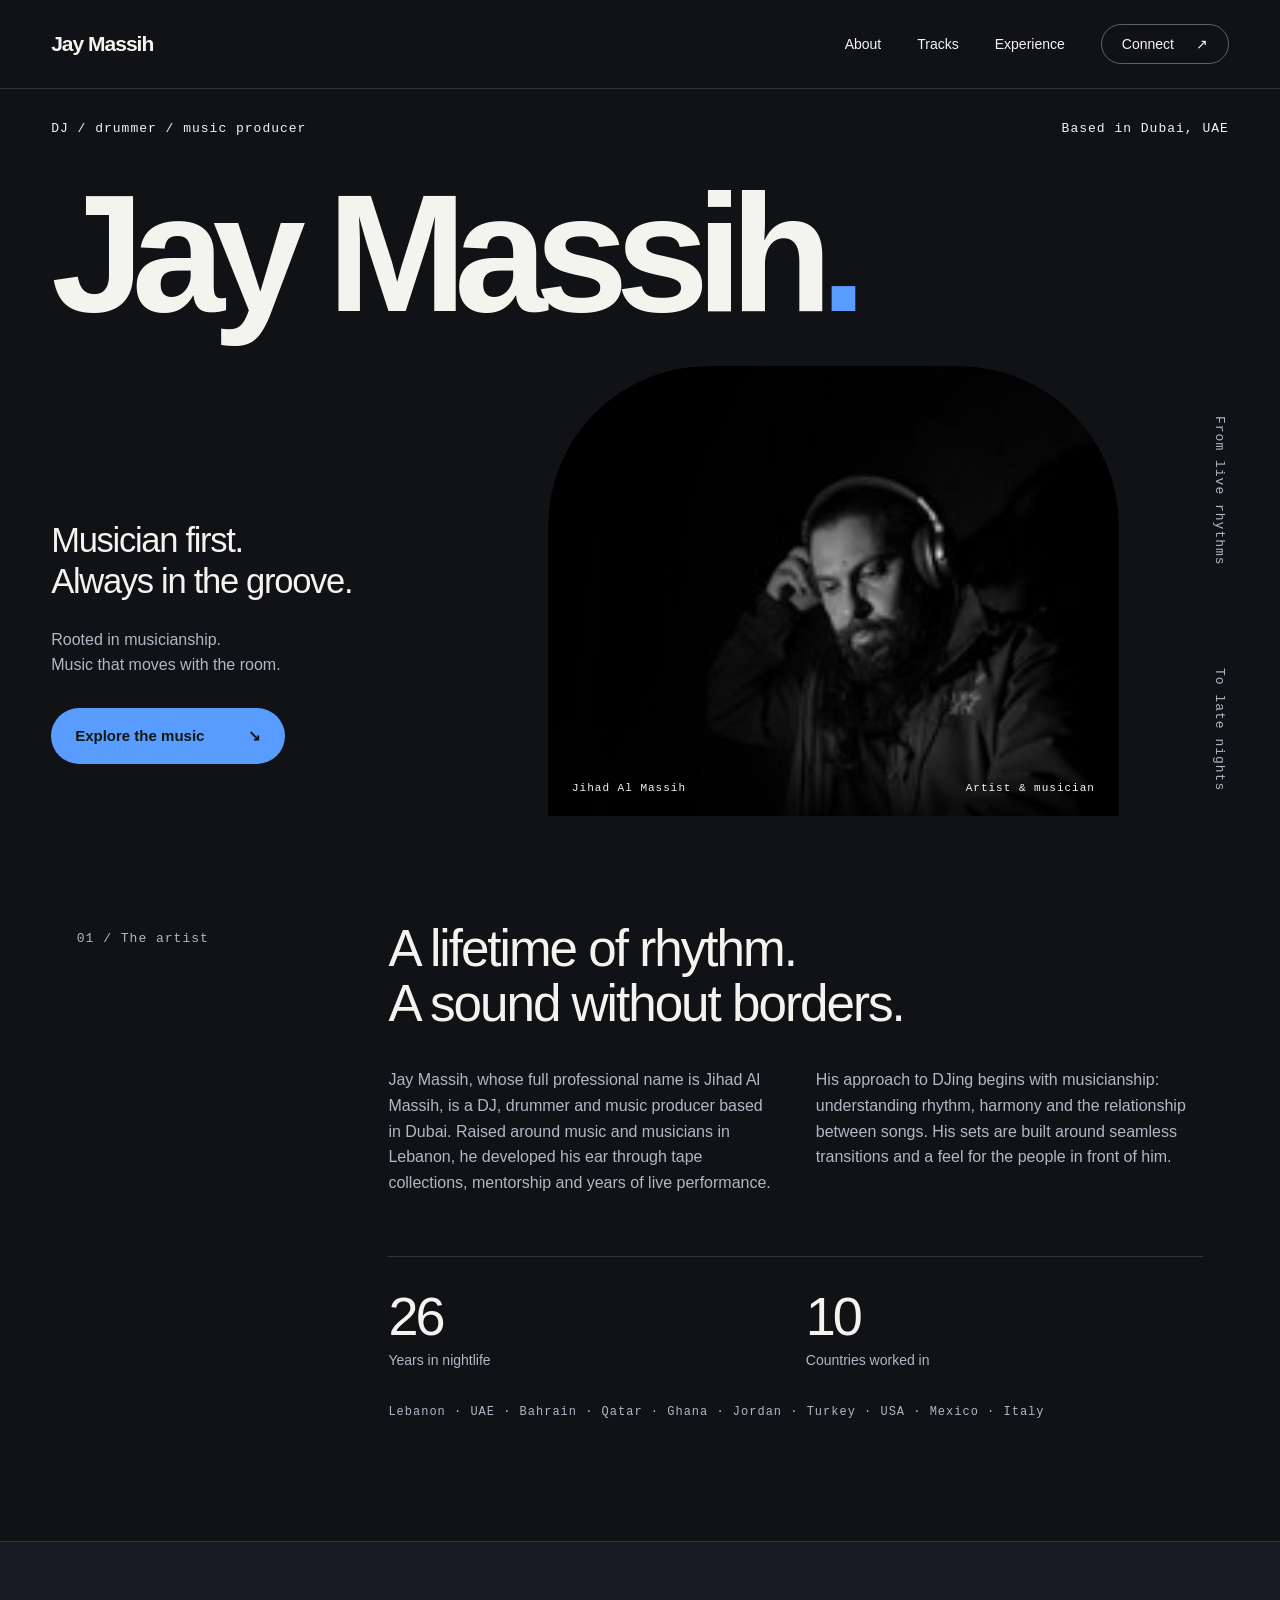
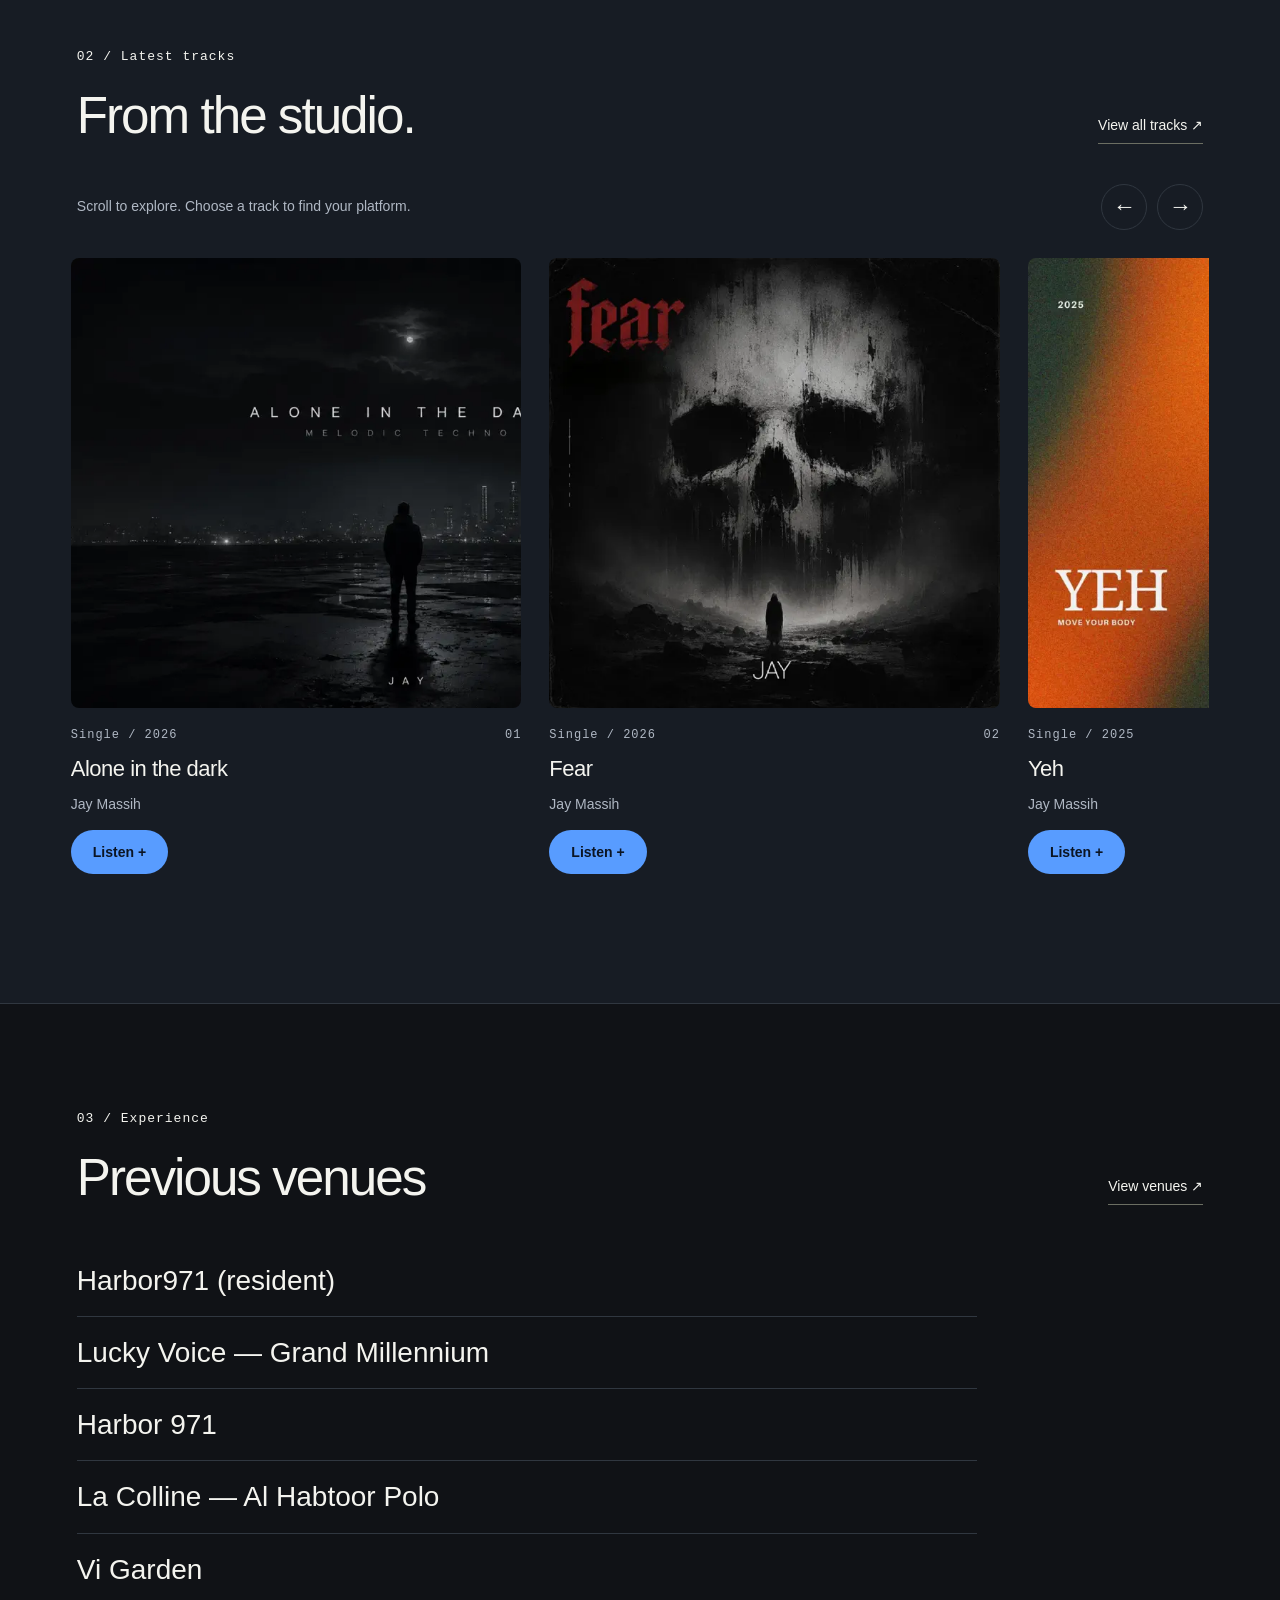
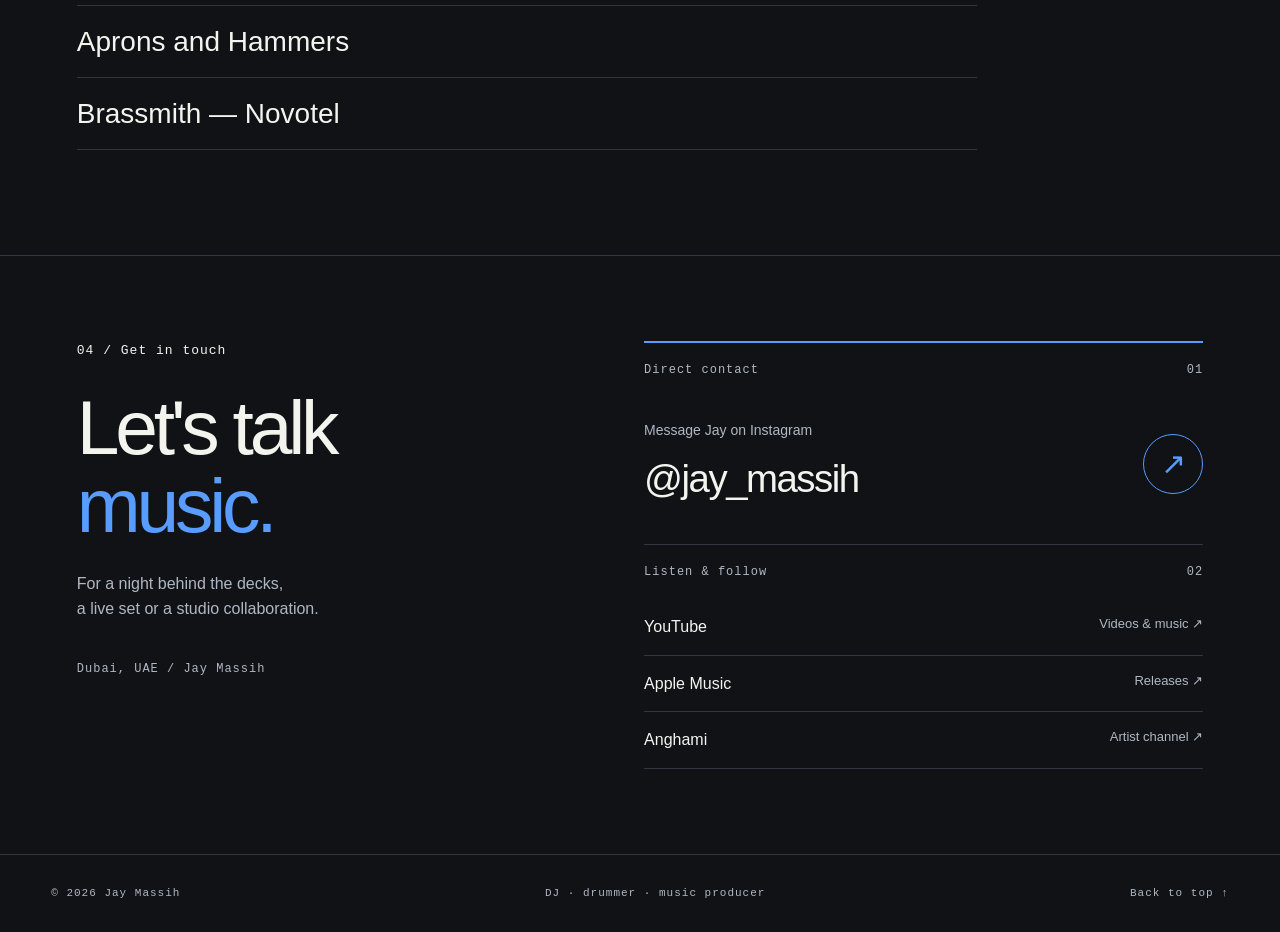
==== index.html @ e8859947 "Add files via upload" ====
<!doctype html><html lang="en"><head><meta charset="utf-8"><meta name="viewport" content="width=device-width,initial-scale=1"><meta name="description" content="Jay Massih is a Dubai-based DJ, drummer and music producer. Explore his music, biography and live experience."><title>Jay Massih — DJ, drummer & music producer</title><link rel="icon" type="image/svg+xml" href="data:image/svg+xml,%3Csvg xmlns='http://www.w3.org/2000/svg' viewBox='0 0 64 64'%3E%3Crect width='64' height='64' rx='12' fill='%23589cff'/%3E%3Ctext x='12' y='46' font-family='Arial' font-weight='900' font-size='39'%3EJ.%3C/text%3E%3C/svg%3E"><link rel="stylesheet" href="assets/css/style.css?v=5"></head><body>
<a class="skip" href="#main">Skip to content</a><header><a href="#" class="logo" aria-label="Jay Massih home">Jay Massih</a><nav aria-label="Main navigation"><a href="#about">About</a><a href="tracks/">Tracks</a><a href="experience/">Experience</a><a class="nav-contact" href="#connect">Connect <span>↗</span></a></nav></header>
<main id="main"><section class="hero" aria-labelledby="hero-title"><div class="hero-top"><p class="eyebrow">DJ / drummer / music producer</p><p class="eyebrow location">Based in Dubai, UAE</p></div><h1 id="hero-title">Jay Massih<span class="period">.</span></h1><div class="hero-bottom"><div class="intro"><p class="tag">Musician first.<br>Always in the groove.</p><p class="intro-copy">Rooted in musicianship.<br>Music that moves with the room.</p><a class="button" href="#music">Explore the music <span>↘</span></a></div><figure class="hero-photo" tabindex="0" aria-label="Portrait of Jay Massih"><img src="assets/jay-portrait.jpg" alt="Jay Massih" fetchpriority="high"><figcaption>Jihad Al Massih <span>Artist & musician</span></figcaption></figure><div class="hero-side"><span>From live rhythms</span><span>To late nights</span></div></div></section>

<section id="about" class="section about"><div class="section-label"><span>01 / The artist</span></div><div class="about-body"><h2>A lifetime of rhythm.<br>A sound without borders.</h2><div class="bio-columns"><p>Jay Massih, whose full professional name is Jihad Al Massih, is a DJ, drummer and music producer based in Dubai. Raised around music and musicians in Lebanon, he developed his ear through tape collections, mentorship and years of live performance.</p><p>His approach to DJing begins with musicianship: understanding rhythm, harmony and the relationship between songs. His sets are built around seamless transitions and a feel for the people in front of him.</p></div><div class="facts"><div><strong>26</strong><span>Years in nightlife</span></div><div><strong>10</strong><span>Countries worked in</span></div></div><p class="countries">Lebanon · UAE · Bahrain · Qatar · Ghana · Jordan · Turkey · USA · Mexico · Italy</p></div></section>
<section id="music" class="section music"><div class="section-heading"><div><p class="eyebrow">02 / Latest tracks</p><h2>From the studio.</h2></div><a class="text-link" href="tracks/">View all tracks ↗</a></div><div class="track-controls"><p>Scroll to explore. Choose a track to find your platform.</p><div><button type="button" data-scroll="-1" aria-label="Previous tracks" aria-controls="latest-tracks">←</button><button type="button" data-scroll="1" aria-label="Next tracks" aria-controls="latest-tracks">→</button></div></div><div id="latest-tracks" class="track-carousel" tabindex="0" aria-label="Latest tracks"><article class="release track-card" id="track-1"><div class="cover"><img src="assets/alone.jpg" alt="Alone in the dark cover artwork" loading="lazy"></div><div class="release-meta"><span>Single / 2026</span><span>01</span></div><h3>Alone in the dark</h3><p>Jay Massih</p><details class="listen-picker" name="platform-choice"><summary aria-label="Choose where to listen to Alone in the dark"><span class="closed-label">Listen +</span><span class="open-label">Close −</span></summary><div class="listen-options" role="dialog" aria-modal="true" aria-label="Choose a music platform" tabindex="-1"><button class="popup-close" type="button" aria-label="Close platform popup">×</button><p class="eyebrow">Choose your platform</p><h4>Alone in the dark</h4><p>Jay Massih · 2026</p><a class="platform-link" href="https://music.apple.com/ca/album/alone-in-the-dark-single/6785182268" target="_blank" rel="noopener"><img class="provider-icon" src="assets/icons/applemusic.svg" alt="" width="26" height="26"><span>Apple Music<small>Open release</small></span><span aria-hidden="true">↗</span></a><a class="platform-link" href="https://open.spotify.com/search/Jay%20Massih%20Alone%20in%20the%20dark" target="_blank" rel="noopener"><img class="provider-icon" src="assets/icons/spotify.svg" alt="" width="26" height="26"><span>Spotify<small>Search for this track</small></span><span aria-hidden="true">↗</span></a><a class="platform-link" href="https://www.youtube.com/results?search_query=Jay%20Massih%20Alone%20in%20the%20dark" target="_blank" rel="noopener"><img class="provider-icon" src="assets/icons/youtube.svg" alt="" width="26" height="26"><span>YouTube<small>Search for this track</small></span><span aria-hidden="true">↗</span></a><a class="platform-link" href="https://play.anghami.com/artist/19598595" target="_blank" rel="noopener"><img class="provider-icon" src="assets/icons/anghami.png" alt="" width="26" height="26"><span>Anghami<small>Browse artist channel</small></span><span aria-hidden="true">↗</span></a></div></details></article>
<article class="release track-card" id="track-2"><div class="cover"><img src="assets/fear.jpg" alt="Fear cover artwork" loading="lazy"></div><div class="release-meta"><span>Single / 2026</span><span>02</span></div><h3>Fear</h3><p>Jay Massih</p><details class="listen-picker" name="platform-choice"><summary aria-label="Choose where to listen to Fear"><span class="closed-label">Listen +</span><span class="open-label">Close −</span></summary><div class="listen-options" role="dialog" aria-modal="true" aria-label="Choose a music platform" tabindex="-1"><button class="popup-close" type="button" aria-label="Close platform popup">×</button><p class="eyebrow">Choose your platform</p><h4>Fear</h4><p>Jay Massih · 2026</p><a class="platform-link" href="https://music.apple.com/ca/album/fear-single/6784952772" target="_blank" rel="noopener"><img class="provider-icon" src="assets/icons/applemusic.svg" alt="" width="26" height="26"><span>Apple Music<small>Open release</small></span><span aria-hidden="true">↗</span></a><a class="platform-link" href="https://open.spotify.com/search/Jay%20Massih%20FEAR" target="_blank" rel="noopener"><img class="provider-icon" src="assets/icons/spotify.svg" alt="" width="26" height="26"><span>Spotify<small>Search for this track</small></span><span aria-hidden="true">↗</span></a><a class="platform-link" href="https://www.youtube.com/results?search_query=Jay%20Massih%20FEAR" target="_blank" rel="noopener"><img class="provider-icon" src="assets/icons/youtube.svg" alt="" width="26" height="26"><span>YouTube<small>Search for this track</small></span><span aria-hidden="true">↗</span></a><a class="platform-link" href="https://play.anghami.com/artist/19598595" target="_blank" rel="noopener"><img class="provider-icon" src="assets/icons/anghami.png" alt="" width="26" height="26"><span>Anghami<small>Browse artist channel</small></span><span aria-hidden="true">↗</span></a></div></details></article>
<article class="release track-card" id="track-3"><div class="cover"><img src="assets/yeh.jpg" alt="Yeh cover artwork" loading="lazy"></div><div class="release-meta"><span>Single / 2025</span><span>03</span></div><h3>Yeh</h3><p>Jay Massih</p><details class="listen-picker" name="platform-choice"><summary aria-label="Choose where to listen to Yeh"><span class="closed-label">Listen +</span><span class="open-label">Close −</span></summary><div class="listen-options" role="dialog" aria-modal="true" aria-label="Choose a music platform" tabindex="-1"><button class="popup-close" type="button" aria-label="Close platform popup">×</button><p class="eyebrow">Choose your platform</p><h4>Yeh</h4><p>Jay Massih · 2025</p><a class="platform-link" href="https://music.apple.com/ca/album/yeh-single/1829109725" target="_blank" rel="noopener"><img class="provider-icon" src="assets/icons/applemusic.svg" alt="" width="26" height="26"><span>Apple Music<small>Open release</small></span><span aria-hidden="true">↗</span></a><a class="platform-link" href="https://open.spotify.com/search/Jay%20Massih%20YEH" target="_blank" rel="noopener"><img class="provider-icon" src="assets/icons/spotify.svg" alt="" width="26" height="26"><span>Spotify<small>Search for this track</small></span><span aria-hidden="true">↗</span></a><a class="platform-link" href="https://www.youtube.com/results?search_query=Jay%20Massih%20YEH" target="_blank" rel="noopener"><img class="provider-icon" src="assets/icons/youtube.svg" alt="" width="26" height="26"><span>YouTube<small>Search for this track</small></span><span aria-hidden="true">↗</span></a><a class="platform-link" href="https://play.anghami.com/artist/19598595" target="_blank" rel="noopener"><img class="provider-icon" src="assets/icons/anghami.png" alt="" width="26" height="26"><span>Anghami<small>Browse artist channel</small></span><span aria-hidden="true">↗</span></a><a class="platform-link" href="https://music.amazon.co.jp/albums/B0FJYLSP38" target="_blank" rel="noopener"><img class="provider-icon" src="assets/icons/amazonmusic.png" alt="" width="26" height="26"><span>Amazon Music<small>Open release</small></span><span aria-hidden="true">↗</span></a></div></details></article></div></section>
<section id="experience" class="section venue-section"><div class="section-heading"><div><p class="eyebrow">03 / Experience</p><h2>Previous venues</h2></div><a class="text-link" href="experience/">View venues ↗</a></div><ul class="previous-venues"><li>Harbor971 (resident)</li><li>Lucky Voice — Grand Millennium</li><li>Harbor 971</li><li>La Colline — Al Habtoor Polo</li><li>Vi Garden</li><li>Aprons and Hammers</li><li>Brassmith — Novotel</li></ul></section>
<section id="connect" class="connect"><div class="contact-intro"><p class="eyebrow">04 / Get in touch</p><h2>Let's talk<br><span>music.</span></h2><p>For a night behind the decks,<br>a live set or a studio collaboration.</p><span class="contact-location">Dubai, UAE / Jay Massih</span></div><div class="contact-panel"><div class="panel-heading"><span>Direct contact</span><span>01</span></div><a class="instagram-contact" href="https://www.instagram.com/jay_massih/" target="_blank" rel="noopener"><span><small>Message Jay on Instagram</small><strong>@jay_massih</strong></span><span class="contact-arrow" aria-hidden="true">↗</span></a><div class="panel-heading channels-heading"><span>Listen & follow</span><span>02</span></div><div class="channel-rows"><a href="https://www.youtube.com/channel/UCt1RDYquyaP0jmMMV46ImUA" target="_blank" rel="noopener"><span>YouTube</span><span>Videos & music ↗</span></a><a href="https://music.apple.com/ca/artist/jay-massih/1721616108" target="_blank" rel="noopener"><span>Apple Music</span><span>Releases ↗</span></a><a href="https://play.anghami.com/artist/19598595" target="_blank" rel="noopener"><span>Anghami</span><span>Artist channel ↗</span></a></div></div></section></main><footer><span>© 2026 Jay Massih</span><span>DJ · drummer · music producer</span><a href="#">Back to top ↑</a></footer><script src="assets/js/site.js?v=5"></script></body></html>
---- assets/css/style.css ----
:root{--bg:#101216;--ink:#f4f4ef;--muted:#b0b8c4;--line:#303740;--acid:#589cff}*{box-sizing:border-box}html{scroll-behavior:smooth;scroll-padding-top:90px}body{margin:0;background:var(--bg);color:var(--ink);font-family:Arial,Helvetica,sans-serif;font-size:16px;line-height:1.6}a{color:inherit;text-decoration:none}a,button{-webkit-tap-highlight-color:transparent}a:focus-visible{outline:3px solid var(--acid);outline-offset:6px}.connect a:focus-visible{outline-color:#111}::selection{background:var(--acid);color:#111}.skip{position:fixed;top:-100px;left:20px;background:var(--acid);color:#111;padding:10px;z-index:10}.skip:focus{top:10px}header{padding:24px 4%;display:flex;align-items:center;justify-content:space-between;border-bottom:1px solid var(--line);gap:20px}.logo{font-size:21px;font-weight:900;letter-spacing:-1px;white-space:nowrap}.logo span{font-size:12px;vertical-align:top;margin-left:4px}nav{display:flex;gap:36px;align-items:center;font-size:14px}nav a:hover,.text-link:hover{color:var(--acid)}.nav-contact{border:1px solid #61645a;border-radius:30px;padding:8px 20px}.nav-contact span{margin-left:18px}.hero{padding:30px 4% 0;overflow:hidden}.hero-top{display:flex;justify-content:space-between}.eyebrow,.section-label,.date,.release-meta,.countries,figcaption,.hero-side,footer{font-family:'Courier New',monospace;font-size:13px;font-weight:500;letter-spacing:1px}.eyebrow{margin:0 0 20px}h1{font-size:clamp(64px,13.55vw,220px);line-height:1;letter-spacing:-.075em;white-space:nowrap;margin:10px 0 28px;font-weight:900}.period{color:var(--acid)}.hero-bottom{display:grid;grid-template-columns:1fr 1.25fr 70px;gap:40px;align-items:end}.intro{padding:10px 0 52px}.tag{font-size:clamp(24px,2.7vw,43px);line-height:1.2;letter-spacing:-1.3px;margin:0 0 24px}.intro-copy{color:var(--muted);margin:0 0 30px}.button{display:inline-flex;justify-content:space-between;align-items:center;gap:44px;background:var(--acid);color:#15170d;padding:16px 24px;border-radius:40px;font-size:15px;font-weight:bold;transition:transform .2s}.button:hover{transform:translateY(-3px)}.hero-photo{margin:0;position:relative;height:450px;overflow:hidden;border-radius:160px 160px 0 0;background:#24251f}.hero-photo img{width:100%;height:100%;object-fit:cover;object-position:center 25%;filter:grayscale(1)}figcaption{position:absolute;bottom:0;padding:28px 24px 18px;width:100%;background:linear-gradient(transparent,#000b);display:flex;justify-content:space-between;font-size:11px}.hero-side{writing-mode:vertical-rl;display:flex;justify-content:space-between;height:400px;padding-bottom:25px;color:var(--muted)}.genre-strip{background:var(--acid);color:#111;display:flex;justify-content:space-around;align-items:center;gap:24px;padding:17px 4%;font-size:13px;font-weight:bold;letter-spacing:1px;flex-wrap:wrap}.genre-strip b{font-size:26px;line-height:1}.section{padding:105px 6%;border-bottom:1px solid var(--line)}.about,.experience{display:grid;grid-template-columns:1fr 3fr;gap:40px}.section-label{padding-top:8px;color:var(--muted)}h2{font-size:clamp(32px,4vw,62px);line-height:1.08;letter-spacing:-2px;margin:0 0 36px;font-weight:500}.bio-columns{display:grid;grid-template-columns:1fr 1fr;gap:40px;color:var(--muted)}p{margin-top:0}.facts{display:grid;grid-template-columns:repeat(3,1fr);gap:20px;margin-top:45px;padding-top:30px;border-top:1px solid var(--line)}.facts strong{display:block;font-size:54px;font-weight:400;line-height:1.1;letter-spacing:-3px}.facts span{font-size:14px;color:var(--muted)}.countries{font-size:12px;color:var(--muted);margin-top:28px;line-height:2}.music{background:#171c24}.section-heading{display:flex;align-items:end;justify-content:space-between;gap:30px;margin-bottom:40px}.section-heading h2{margin:0}.text-link{font-size:14px;border-bottom:1px solid #6b6e62;padding-bottom:6px;white-space:nowrap}.release-grid{display:grid;grid-template-columns:repeat(3,1fr);gap:28px}.cover{position:relative;aspect-ratio:1;overflow:hidden;background:#292c24}.cover img{width:100%;height:100%;object-fit:cover;transition:transform .35s}.release:hover img{transform:scale(1.04)}.listen{position:absolute;right:14px;bottom:14px;border-radius:25px;background:var(--acid);color:#111;padding:8px 15px;font-size:14px}.release-meta{display:flex;justify-content:space-between;margin-top:20px;color:var(--muted);font-size:12px}h3{font-size:22px;font-weight:500;letter-spacing:-.5px;line-height:1.25;margin:6px 0}.release p{font-size:14px;color:var(--muted)}.release-list{margin-top:36px;border-top:1px solid #4c5045}.release-list>a{display:grid;grid-template-columns:50px 1fr 80px 80px;align-items:center;gap:20px;padding:22px 0;border-bottom:1px solid #4c5045;transition:color .2s}.release-list>a:hover{color:var(--acid)}.release-list>a>span{font-size:13px;color:var(--muted)}.release-list h3{font-size:20px;margin:0}.release-list small{font-size:13px;display:block;color:var(--muted);margin-top:5px;letter-spacing:0}.catalog-note{color:var(--muted);font-size:14px;margin:24px 0 0}.catalog-note a{text-decoration:underline;text-underline-offset:4px}.residency{display:grid;grid-template-columns:1fr 2.2fr;gap:32px;padding:26px 0 32px;border-top:1px solid var(--line);border-bottom:1px solid var(--line)}.date{color:var(--acid)}.date span{display:block;color:var(--muted);font-size:12px;margin-top:5px}.residency h3{font-size:29px;margin:0 0 10px}.residency p{color:var(--muted)}.residency .role{color:var(--ink);font-size:14px}.residency p:last-child{margin:0}.craft{display:grid;grid-template-columns:repeat(3,1fr);gap:30px;margin-top:35px}.craft h3{font-size:19px;margin-bottom:12px}.craft p{font-size:15px;color:var(--muted)}.connect{background:var(--acid);color:#14170b;padding:70px 6% 45px}.connect h2{font-size:clamp(64px,9vw,140px);letter-spacing:-.065em;line-height:.97}.connect em{font-family:Georgia,serif;font-weight:400}.connect-bottom{display:flex;justify-content:space-between;align-items:center;gap:30px}.connect-bottom p{margin:0}.dark{background:#14170b;color:var(--acid);min-width:260px}.channels{display:flex;gap:32px;border-top:1px solid #8fa534;margin-top:40px;padding-top:25px;font-size:14px}.channels a:hover{text-decoration:underline}footer{display:flex;justify-content:space-between;padding:30px 4%;gap:20px;font-size:11px;color:var(--muted)}@media(min-width:1600px){.hero,.section,.connect,header,footer{padding-left:max(6%,calc((100vw - 1450px)/2));padding-right:max(6%,calc((100vw - 1450px)/2))}h1{font-size:205px}}@media(max-width:850px){nav{gap:20px}.hero-bottom{grid-template-columns:1fr 1fr;gap:24px}.hero-side{display:none}.hero-photo{height:370px}.hero-photo figcaption span{display:none}.intro{padding-bottom:35px}.section{padding:70px 5%}.about,.experience{grid-template-columns:1fr;gap:25px}.section-label{padding:0}.genre-strip{font-size:11px;gap:15px}.genre-strip b{display:none}.release-grid{gap:18px}.release h3{font-size:20px}.listen{font-size:12px;padding:6px 10px}.craft{gap:24px}footer span:nth-child(2){display:none}}@media(max-width:560px){header{padding:20px 5%;flex-wrap:wrap;gap:18px}.logo{font-size:19px}nav{width:100%;justify-content:space-between;gap:10px}.nav-contact{padding:5px 12px}.nav-contact span{margin-left:5px}.hero{padding:25px 5% 0}.hero-top{display:block}.hero-top .eyebrow{font-size:11px;margin-bottom:5px}.hero-top .location{color:var(--muted)}h1{font-size:13.2vw;margin:22px 0 25px;letter-spacing:-.08em}.hero-bottom{grid-template-columns:1fr;gap:20px}.intro{padding:0 0 8px}.tag{font-size:30px;margin-bottom:14px}.intro-copy{font-size:15px;margin-bottom:20px}.hero-photo{height:360px;border-radius:140px 140px 0 0;margin:0 12px}.genre-strip{padding:16px 5%;justify-content:center;gap:8px 20px}.section{padding:55px 5%}h2{letter-spacing:-1.3px;font-size:36px;margin-bottom:28px}.bio-columns{grid-template-columns:1fr;gap:2px}.facts{margin-top:25px;gap:10px}.facts strong{font-size:42px}.facts span{font-size:12px}.countries{font-size:11px}.section-heading{align-items:start;flex-direction:column;gap:16px}.release-grid{grid-template-columns:1fr;gap:28px}.release{display:grid;grid-template-columns:125px 1fr;column-gap:20px;align-content:start}.cover{grid-row:1/4}.release-meta{margin:0;font-size:11px;gap:8px}.release-meta span:last-child{display:none}.release h3{font-size:24px;margin-top:8px}.release p{margin:0}.listen{right:6px;bottom:6px;font-size:11px}.release-list>a{grid-template-columns:24px 1fr 38px;gap:12px;padding:20px 0}.release-list>a>span:last-child{display:none}.release-list h3{font-size:18px}.residency{grid-template-columns:1fr;gap:20px}.craft{grid-template-columns:1fr;gap:10px}.connect{padding:50px 5% 30px}.connect h2{font-size:72px}.connect-bottom{flex-direction:column;align-items:start}.channels{gap:22px;font-size:13px;flex-wrap:wrap}footer{padding:24px 5%;font-size:10px}}@media(prefers-reduced-motion:reduce){html{scroll-behavior:auto}*,*:before,*:after{transition:none!important}}@media print{header,.genre-strip,.connect,footer{display:none}body,.music{background:white;color:black}.section{padding:25px 0}.hero{padding:0}.hero-photo{height:230px}.hero h1{font-size:70px}.section *{color:black!important}a{color:black}.release-grid{break-inside:avoid}.button{display:none}}

/* Contact: an editorial directory, with a direct message panel. */
.connect{background:#101216;color:var(--ink);display:grid;grid-template-columns:1fr 1.2fr;gap:9%;padding:85px 6%;border-bottom:1px solid var(--line)}
.connect h2{font-size:clamp(54px,6vw,92px);letter-spacing:-.055em;line-height:1.02;margin:26px 0}.connect h2 span{color:var(--acid)}.contact-intro>p:not(.eyebrow){color:var(--muted)}.contact-location,.panel-heading{font:12px 'Courier New',monospace;letter-spacing:1px}.contact-location{display:block;margin-top:40px;color:var(--muted)}.contact-panel{border-top:2px solid var(--acid);align-self:center}.panel-heading{display:flex;justify-content:space-between;color:var(--muted);padding:20px 0}.instagram-contact{display:flex;justify-content:space-between;align-items:center;padding:22px 0 35px;gap:20px}.instagram-contact small{display:block;color:var(--muted);font-size:14px;margin-bottom:6px}.instagram-contact strong{font-size:clamp(25px,3vw,42px);letter-spacing:-1.5px;font-weight:400}.contact-arrow{border:1px solid var(--acid);color:var(--acid);width:60px;height:60px;display:grid;place-items:center;font-size:30px;border-radius:50%;flex-shrink:0;transition:background .25s,color .25s,transform .25s}.instagram-contact:hover .contact-arrow{background:var(--acid);color:#101216;transform:rotate(45deg)}.channels-heading{border-top:1px solid var(--line)}.channel-rows a{display:flex;justify-content:space-between;gap:20px;padding:15px 0;border-bottom:1px solid var(--line)}.channel-rows a span:last-child{font-size:13px;color:var(--muted)}.channel-rows a:hover{color:var(--acid)}.connect a:focus-visible{outline-color:var(--acid)}
/* Portrait responds to pointer position without moving surrounding content. */
.hero-bottom{perspective:1100px}.hero-photo{transform:rotateX(var(--tilt-x,0deg)) rotateY(var(--tilt-y,0deg));transition:transform .3s ease,box-shadow .4s ease;will-change:transform}.hero-photo img{transition:filter .6s ease,transform .6s ease;transform:scale(1.015)}.hero-photo:hover,.hero-photo:focus-visible{box-shadow:0 0 45px #589cff26;outline:1px solid #589cff66;outline-offset:4px}.hero-photo:hover img,.hero-photo:focus-visible img{filter:grayscale(0);transform:scale(1.065)}.hero-photo:after{content:"";pointer-events:none;position:absolute;inset:0;background:radial-gradient(circle at var(--light-x,50%) var(--light-y,50%),#589cff24,transparent 60%);opacity:0;transition:opacity .5s}.hero-photo:hover:after,.hero-photo:focus-visible:after{opacity:1}.hero h1{animation:hero-arrive .85s ease-out both}.hero .intro{animation:hero-arrive .9s .12s ease-out both}@keyframes hero-arrive{from{opacity:0;transform:translateY(15px)}to{opacity:1;transform:translateY(0)}}
/* Native dialog gives keyboard users a modal focus boundary and Escape dismissal. */
body.modal-open{overflow:hidden}dialog{padding:34px;border:1px solid #3c4655;border-radius:22px;background:#181e27;color:var(--ink);width:min(480px,calc(100% - 32px));max-height:calc(100dvh - 40px);overflow:auto;box-shadow:0 24px 100px #000a}dialog::backdrop{background:#070b13cc;backdrop-filter:blur(8px)}dialog[open]{animation:hero-arrive .2s ease-out}.dialog-close{position:absolute;right:15px;top:12px;display:grid;place-items:center;width:40px;height:40px;border:1px solid #3c4655;border-radius:50%;background:transparent;color:var(--ink);font-size:27px;cursor:pointer}.dialog-close:hover{background:#303b4b}.dialog-close:focus-visible{outline:2px solid var(--acid);outline-offset:3px}.dialog-heading{display:flex;gap:18px;align-items:center;margin:24px 0}.dialog-heading img{width:94px;height:94px;object-fit:cover;border-radius:8px}.dialog-heading .eyebrow{font-size:10px;line-height:1.6;margin:0 0 7px;color:var(--muted)}.dialog-heading h2{font-size:28px;line-height:1.12;letter-spacing:-.7px;margin:0}#listen-description{color:var(--muted);font-size:15px}#platform-links{display:grid;gap:10px}.platform-link{display:flex;align-items:center;justify-content:space-between;gap:16px;background:#202935;border:1px solid #354253;border-radius:10px;padding:13px 17px;transition:border-color .2s,background .2s}.platform-link:hover{border-color:var(--acid);background:#29384c}.platform-link span:first-child{font-weight:600}.platform-link small{display:block;color:var(--muted);font-size:12px;font-weight:400;margin-top:1px}.platform-note{color:var(--muted);font-size:12px;line-height:1.5;margin:18px 0 0}
@media(max-width:700px){.connect{grid-template-columns:1fr;gap:35px;padding:55px 5%}.contact-location{margin-top:22px}.connect h2{font-size:64px}.instagram-contact strong{font-size:32px}.contact-arrow{width:48px;height:48px}.dialog-heading{gap:14px}.dialog-heading img{width:75px;height:75px}dialog{padding:26px}.dialog-heading h2{font-size:25px}}
@media(hover:none){.hero-photo:hover img{filter:grayscale(1);transform:none}.hero-photo:hover{box-shadow:none;outline:none}.hero-photo:after{display:none}}
@media(prefers-reduced-motion:reduce){*,*:before,*:after{animation:none!important;transition:none!important}.hero-photo,.hero-photo img,.hero-photo:hover img,.hero-photo:focus-visible img{transform:none!important}}
@media print{.connect,dialog{display:none!important}}

/* Native disclosure cards: platform choice works without JavaScript. */
.release{position:relative}.release .listen-picker{margin-top:14px}.listen-picker{position:relative;z-index:1}.listen-picker[open]{z-index:20}.listen-picker summary{list-style:none;display:inline-flex;align-items:center;justify-content:center;cursor:pointer;padding:9px 20px;background:var(--acid);color:#0b1524;border-radius:30px;font-size:14px;font-weight:700;min-height:42px}.listen-picker summary::-webkit-details-marker{display:none}.listen-picker summary:hover{background:#87b8ff}.listen-picker summary:focus-visible{outline:3px solid var(--ink);outline-offset:4px}.open-label{display:none}.listen-picker[open] .open-label{display:inline}.listen-picker[open] .closed-label{display:none}.listen-options{position:absolute;top:calc(100% + 10px);left:0;width:330px;max-width:calc(100vw - 40px);padding:22px;border:1px solid #526078;border-radius:16px;background:#181e27;box-shadow:0 20px 65px #000b;text-align:left;z-index:25}.listen-options .eyebrow{font-size:11px;color:var(--muted);margin-bottom:8px}.listen-options h4{font-size:23px;line-height:1.2;letter-spacing:-.5px;margin:0 0 20px;font-weight:500}.listen-options .platform-link{margin-top:8px}.release:last-child .listen-options{left:auto;right:0}.release-row{display:grid;grid-template-columns:50px 1fr 80px 100px;align-items:center;gap:20px;padding:22px 0;border-bottom:1px solid #4c5045}.release-row>span{font-size:13px;color:var(--muted)}.release-row h3{font-size:20px;margin:0}.release-row .listen-options{left:auto;right:0}.release-row .listen-picker{justify-self:end}.release-list{position:relative}.release-grid{position:relative}.catalog-note{clear:both}
@media(max-width:560px){.release .listen-picker{grid-column:2;align-self:start;margin-top:8px}.release .listen-options{left:auto;right:0;width:min(330px,90vw)}.release-row{grid-template-columns:24px 1fr auto;gap:12px}.release-row>span:nth-of-type(2){display:none}.release-row h3{font-size:18px}.release-row summary{padding:8px 14px}.listen-options{max-width:90vw}.listen-options .platform-link{font-size:14px}}
/* Full-screen popup layer, retaining native disclosure fallback. */
.listen-picker[open]{position:fixed!important;inset:0!important;margin:0!important;z-index:1000!important;background:#050b16d9;backdrop-filter:blur(7px);display:flex;align-items:center;justify-content:center;padding:20px;isolation:isolate}.listen-picker[open]>summary{position:fixed;bottom:16px;left:50%;transform:translateX(-50%);z-index:1002}.listen-picker[open] .listen-options{position:relative!important;inset:auto!important;transform:none;width:440px;max-width:100%;max-height:calc(100dvh - 120px);overflow-y:auto;padding:32px;border-radius:20px;box-shadow:0 25px 100px #0008}.listen-options h4{padding-right:26px}.popup-close{position:absolute;right:14px;top:12px;width:40px;height:40px;border:1px solid #566680;border-radius:50%;background:#252f3e;color:#fff;font-size:28px;cursor:pointer}.popup-close:focus-visible{outline:3px solid var(--acid);outline-offset:3px}.provider-icon{width:26px;height:26px;flex-shrink:0;filter:invert(1)}.platform-link>span:nth-child(2){flex:1;font-weight:600}.listen-picker[open] .platform-link{min-height:65px}.venue-controls{display:flex;justify-content:space-between;gap:20px;align-items:center;margin-bottom:22px}.venue-controls p{color:var(--muted);margin:0}.venue-controls button{font:inherit;font-size:14px;cursor:pointer;border:1px solid #536076;background:transparent;color:var(--ink);padding:10px 15px;border-radius:24px}.venue-carousel{overflow:hidden;border-top:1px solid var(--line);border-bottom:1px solid var(--line)}.venue-track{display:flex;width:max-content;animation:venue-slide var(--carousel-duration,22s) linear infinite}.venue-group{display:flex;flex-shrink:0}.venue-slide{display:flex;flex-direction:column;justify-content:center;gap:10px;padding:38px;min-width:420px;width:500px;max-width:85vw;border-right:1px solid var(--line)}.venue-slide span{font:12px 'Courier New',monospace;color:var(--muted)}.venue-slide strong{font-size:34px;font-weight:400;letter-spacing:-1px}.venue-slide p{font-size:14px;max-width:380px;margin:0;color:var(--muted)}.venue-slide:hover strong{color:var(--acid)}.venue-track.paused,.venue-carousel:hover .venue-track,.venue-carousel:focus-within .venue-track{animation-play-state:paused}@keyframes venue-slide{to{transform:translateX(-50%)}}.experience-page{min-height:75vh}.experience-page h1{font-size:clamp(45px,7vw,105px);white-space:normal;letter-spacing:-.06em;margin:25px 0;line-height:1.05}.experience-lead{color:var(--muted);font-size:18px;margin-bottom:65px}.workplace{display:grid;grid-template-columns:1fr 3fr;gap:40px;padding:45px 0;border-top:1px solid var(--line);scroll-margin-top:35px}.workplace h2{font-size:36px;margin:0 0 15px}.workplace p{color:var(--muted);max-width:760px}.workplace .role{color:var(--ink)}.experience-return{display:flex;align-items:center;gap:30px;margin-top:45px}nav [aria-current=page]{color:var(--acid)}img{max-width:100%}button,a,summary{touch-action:manipulation}main{min-width:0}.release h3,.instagram-contact strong{overflow-wrap:anywhere}
@media(max-width:700px){.hero h1{font-size:13vw}.hero-bottom{grid-template-columns:1fr}.hero-photo{width:min(100%,430px);justify-self:center;height:380px}.hero-side{display:none}.hero .intro{padding-bottom:15px}.bio-columns{grid-template-columns:1fr}.release-grid{grid-template-columns:1fr}.release{display:grid;grid-template-columns:120px minmax(0,1fr);gap:0 20px}.cover{grid-row:1/5}.release-meta{margin:0}.release .listen-picker{grid-column:2}.release-list .release-row{grid-template-columns:24px minmax(0,1fr) auto;gap:12px}.release-row>span:nth-of-type(2){display:none}.venue-controls{align-items:flex-start}.venue-controls p{max-width:50%;font-size:14px}.venue-controls button{font-size:13px;white-space:nowrap}.venue-slide{min-width:0;width:82vw;padding:28px 22px}.venue-slide strong{font-size:28px}.workplace{grid-template-columns:1fr;gap:18px}.workplace h2{font-size:30px}.experience-return{flex-wrap:wrap}.experience-lead{font-size:16px}.listen-picker[open]{padding:16px}.listen-picker[open] .listen-options{padding:27px 20px}.facts{gap:12px}.facts strong{font-size:42px}.facts span{font-size:12px}}
@media(max-width:360px){header{gap:14px}.logo{font-size:18px}nav{font-size:13px}.nav-contact{padding:5px 8px}.release{grid-template-columns:100px minmax(0,1fr);gap:0 12px}.release h3{font-size:20px}.release-meta{font-size:10px}.release-row h3{font-size:16px}.release-row summary{font-size:12px;padding:8px 12px}.instagram-contact strong{font-size:27px}.hero-photo{height:330px}.connect h2{font-size:56px}}
@media(prefers-reduced-motion:reduce){.venue-track{animation:none}.venue-carousel{overflow-x:auto}.venue-group[aria-hidden=true]{display:none}#carousel-toggle{display:none}}

.provider-icon[src$=".png"]{filter:none}

/* Version 5: track catalogue and minimal venue list. */
.facts{grid-template-columns:repeat(2,1fr)}
.previous-venues{list-style:none;padding:0;margin:32px 0 0;max-width:900px}.previous-venues li{padding:16px 0;border-bottom:1px solid var(--line);font-size:clamp(18px,2.3vw,28px);line-height:1.4}
.track-controls{display:flex;justify-content:space-between;align-items:center;gap:20px;margin-bottom:22px}.track-controls p{margin:0;color:var(--muted);font-size:14px}.track-controls>div{display:flex;gap:10px}.track-controls button{width:46px;height:46px;border-radius:50%;border:1px solid var(--line);background:transparent;color:var(--ink);font-size:23px;cursor:pointer;flex-shrink:0}
.track-carousel{display:flex;gap:28px;overflow-x:auto;scroll-snap-type:x mandatory;scrollbar-color:var(--acid) #202935;padding:6px 6px 24px;margin:0 -6px}.track-carousel>.track-card{flex-basis:40%;flex-shrink:0;scroll-snap-align:start;min-width:0}.all-tracks{display:grid;grid-template-columns:repeat(3,minmax(0,1fr));gap:44px 28px}.track-card{display:block;cursor:pointer}.track-card .cover{border-radius:8px}.track-card .release-meta{margin-top:18px}.track-card h3{margin:10px 0}.track-card>p{min-height:23px;margin-bottom:14px}.track-placeholder{height:100%;padding:28px;display:flex;flex-direction:column;justify-content:space-between;background:linear-gradient(135deg,#273b57,#151c27);color:var(--acid)}.track-placeholder strong{font-size:clamp(24px,3vw,46px);line-height:1.1;font-weight:500;letter-spacing:-1px}.track-placeholder span{font:13px 'Courier New',monospace}.listen-button{border:0;border-radius:30px;padding:12px 22px;min-height:44px;background:var(--acid);color:#0b1524;font:700 14px Arial;cursor:pointer}button:focus-visible,.track-carousel:focus-visible{outline:3px solid var(--acid);outline-offset:4px}.listen-button:focus-visible{outline-color:var(--ink)}.song-dialog h4{font-size:28px;line-height:1.2;margin:14px 30px 8px 0;letter-spacing:-.5px}.song-dialog>p:not(.eyebrow){color:var(--muted);font-size:14px}.song-dialog .eyebrow{font-size:11px;color:var(--muted);padding-right:30px}.song-dialog .platform-link{margin-top:10px;min-height:65px}.song-dialog .provider-icon{transform:none}.song-dialog{overscroll-behavior:contain}.hero h1{font-size:clamp(60px,13.1vw,200px)}
@media(max-width:850px){.all-tracks{grid-template-columns:repeat(2,minmax(0,1fr))}.track-carousel>.track-card{flex-basis:62%}}
@media(max-width:560px){.all-tracks{grid-template-columns:1fr}.track-carousel>.track-card{flex-basis:86%}.track-card h3{font-size:24px}.track-controls{align-items:flex-start}.track-controls p{max-width:60%}.track-placeholder{min-height:250px}.hero h1{font-size:13vw}.song-dialog{padding:28px 20px}.song-dialog h4{font-size:25px}}


.experience-page h1{overflow-wrap:anywhere;white-space:normal}
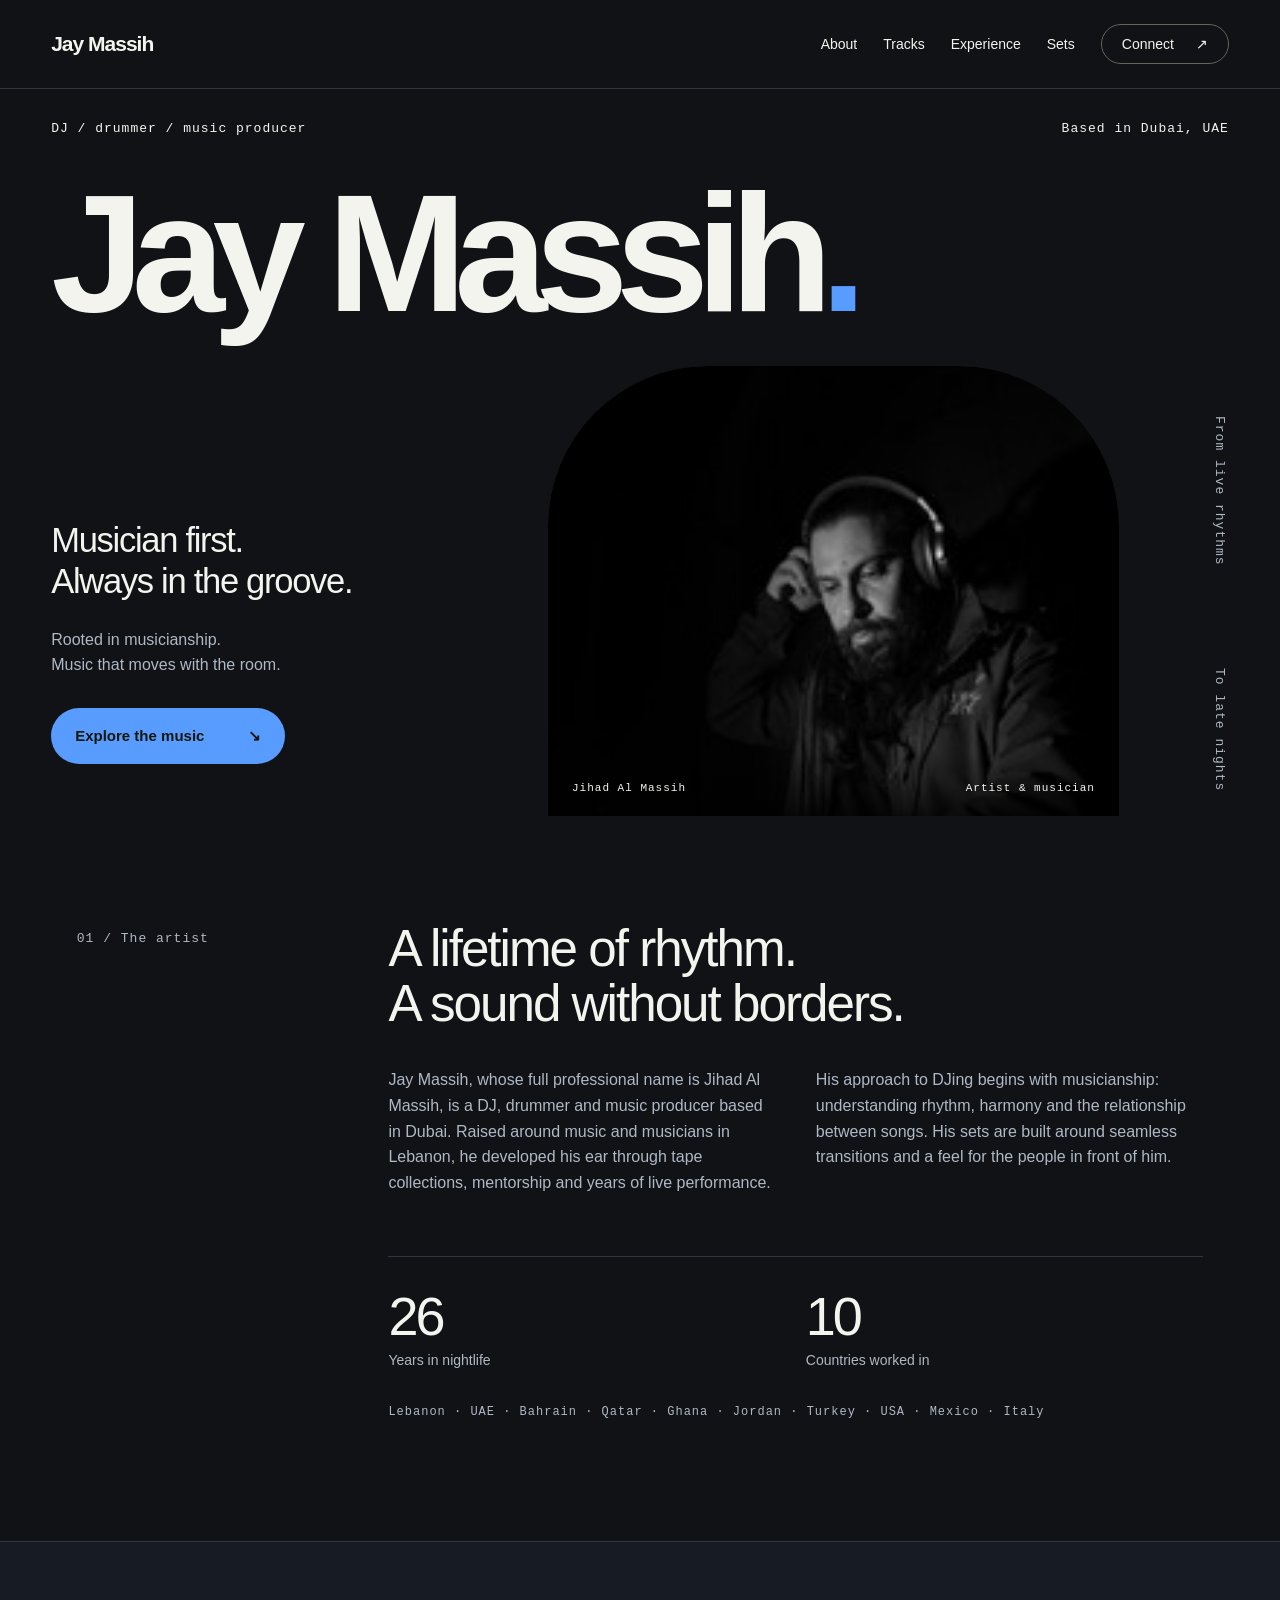
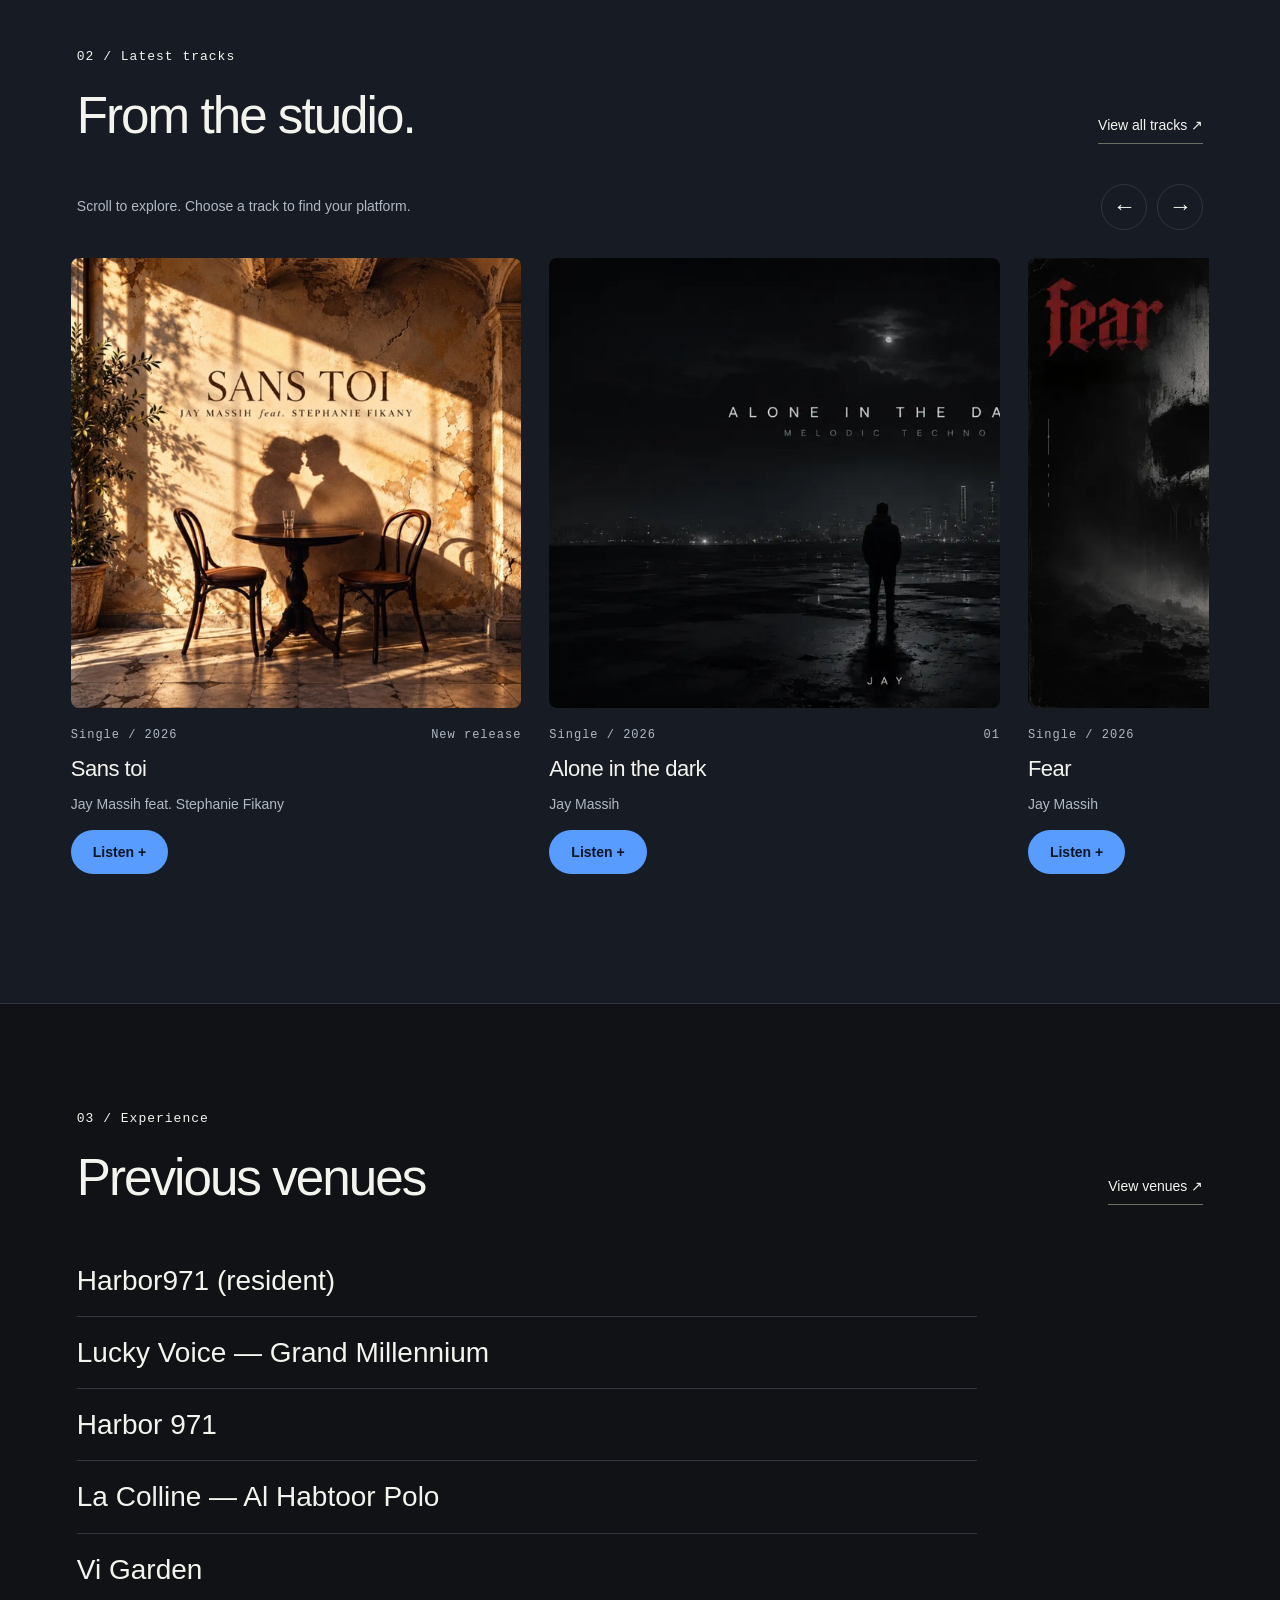
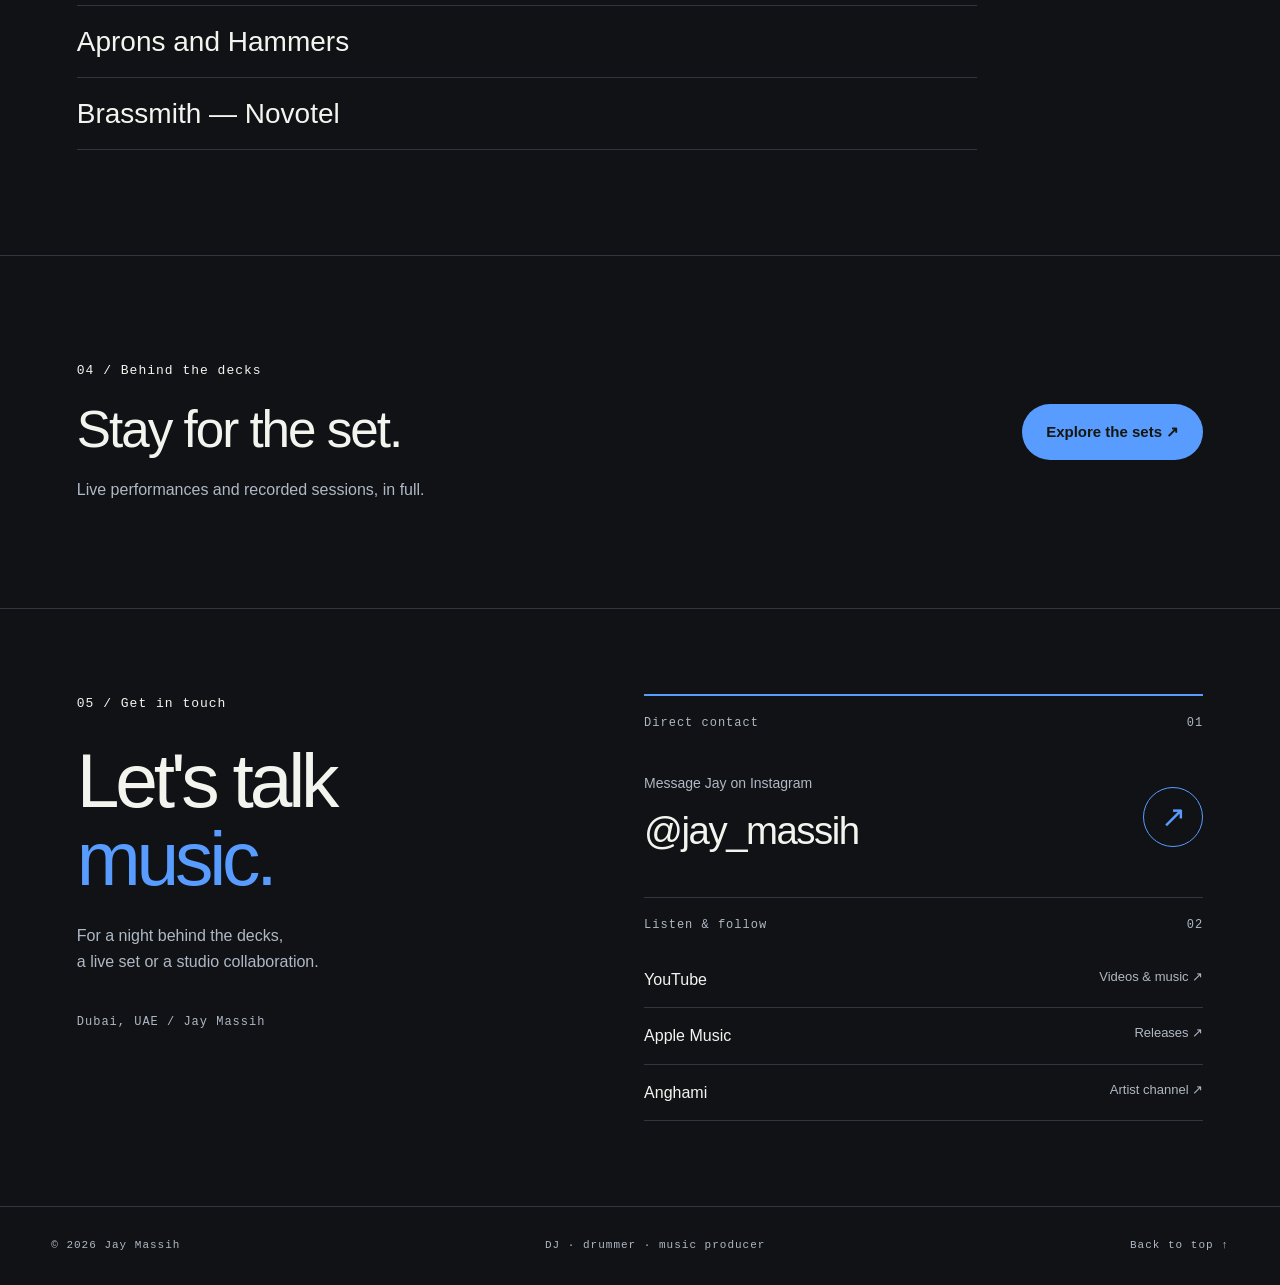
==== commit 0f34eac6: "Add files via upload" ====
--- a/index.html
+++ b/index.html
@@ -1,10 +1,10 @@
-<!doctype html><html lang="en"><head><meta charset="utf-8"><meta name="viewport" content="width=device-width,initial-scale=1"><meta name="description" content="Jay Massih is a Dubai-based DJ, drummer and music producer. Explore his music, biography and live experience."><title>Jay Massih — DJ, drummer & music producer</title><link rel="icon" type="image/svg+xml" href="data:image/svg+xml,%3Csvg xmlns='http://www.w3.org/2000/svg' viewBox='0 0 64 64'%3E%3Crect width='64' height='64' rx='12' fill='%23589cff'/%3E%3Ctext x='12' y='46' font-family='Arial' font-weight='900' font-size='39'%3EJ.%3C/text%3E%3C/svg%3E"><link rel="stylesheet" href="assets/css/style.css?v=5"></head><body>
-<a class="skip" href="#main">Skip to content</a><header><a href="#" class="logo" aria-label="Jay Massih home">Jay Massih</a><nav aria-label="Main navigation"><a href="#about">About</a><a href="tracks/">Tracks</a><a href="experience/">Experience</a><a class="nav-contact" href="#connect">Connect <span>↗</span></a></nav></header>
+<!doctype html><html lang="en"><head><meta charset="utf-8"><meta name="viewport" content="width=device-width,initial-scale=1"><meta name="description" content="Jay Massih is a Dubai-based DJ, drummer and music producer. Explore his music, biography and live experience."><title>Jay Massih — DJ, drummer & music producer</title><link rel="icon" type="image/svg+xml" href="data:image/svg+xml,%3Csvg xmlns='http://www.w3.org/2000/svg' viewBox='0 0 64 64'%3E%3Crect width='64' height='64' rx='12' fill='%23589cff'/%3E%3Ctext x='12' y='46' font-family='Arial' font-weight='900' font-size='39'%3EJ.%3C/text%3E%3C/svg%3E"><link rel="stylesheet" href="assets/css/style.css?v=6"></head><body>
+<a class="skip" href="#main">Skip to content</a><header><a href="#" class="logo" aria-label="Jay Massih home">Jay Massih</a><nav aria-label="Main navigation"><a href="#about">About</a><a href="tracks/">Tracks</a><a href="experience/">Experience</a><a href="sets/">Sets</a><a class="nav-contact" href="#connect">Connect <span>↗</span></a></nav></header>
 <main id="main"><section class="hero" aria-labelledby="hero-title"><div class="hero-top"><p class="eyebrow">DJ / drummer / music producer</p><p class="eyebrow location">Based in Dubai, UAE</p></div><h1 id="hero-title">Jay Massih<span class="period">.</span></h1><div class="hero-bottom"><div class="intro"><p class="tag">Musician first.<br>Always in the groove.</p><p class="intro-copy">Rooted in musicianship.<br>Music that moves with the room.</p><a class="button" href="#music">Explore the music <span>↘</span></a></div><figure class="hero-photo" tabindex="0" aria-label="Portrait of Jay Massih"><img src="assets/jay-portrait.jpg" alt="Jay Massih" fetchpriority="high"><figcaption>Jihad Al Massih <span>Artist & musician</span></figcaption></figure><div class="hero-side"><span>From live rhythms</span><span>To late nights</span></div></div></section>
 
 <section id="about" class="section about"><div class="section-label"><span>01 / The artist</span></div><div class="about-body"><h2>A lifetime of rhythm.<br>A sound without borders.</h2><div class="bio-columns"><p>Jay Massih, whose full professional name is Jihad Al Massih, is a DJ, drummer and music producer based in Dubai. Raised around music and musicians in Lebanon, he developed his ear through tape collections, mentorship and years of live performance.</p><p>His approach to DJing begins with musicianship: understanding rhythm, harmony and the relationship between songs. His sets are built around seamless transitions and a feel for the people in front of him.</p></div><div class="facts"><div><strong>26</strong><span>Years in nightlife</span></div><div><strong>10</strong><span>Countries worked in</span></div></div><p class="countries">Lebanon · UAE · Bahrain · Qatar · Ghana · Jordan · Turkey · USA · Mexico · Italy</p></div></section>
-<section id="music" class="section music"><div class="section-heading"><div><p class="eyebrow">02 / Latest tracks</p><h2>From the studio.</h2></div><a class="text-link" href="tracks/">View all tracks ↗</a></div><div class="track-controls"><p>Scroll to explore. Choose a track to find your platform.</p><div><button type="button" data-scroll="-1" aria-label="Previous tracks" aria-controls="latest-tracks">←</button><button type="button" data-scroll="1" aria-label="Next tracks" aria-controls="latest-tracks">→</button></div></div><div id="latest-tracks" class="track-carousel" tabindex="0" aria-label="Latest tracks"><article class="release track-card" id="track-1"><div class="cover"><img src="assets/alone.jpg" alt="Alone in the dark cover artwork" loading="lazy"></div><div class="release-meta"><span>Single / 2026</span><span>01</span></div><h3>Alone in the dark</h3><p>Jay Massih</p><details class="listen-picker" name="platform-choice"><summary aria-label="Choose where to listen to Alone in the dark"><span class="closed-label">Listen +</span><span class="open-label">Close −</span></summary><div class="listen-options" role="dialog" aria-modal="true" aria-label="Choose a music platform" tabindex="-1"><button class="popup-close" type="button" aria-label="Close platform popup">×</button><p class="eyebrow">Choose your platform</p><h4>Alone in the dark</h4><p>Jay Massih · 2026</p><a class="platform-link" href="https://music.apple.com/ca/album/alone-in-the-dark-single/6785182268" target="_blank" rel="noopener"><img class="provider-icon" src="assets/icons/applemusic.svg" alt="" width="26" height="26"><span>Apple Music<small>Open release</small></span><span aria-hidden="true">↗</span></a><a class="platform-link" href="https://open.spotify.com/search/Jay%20Massih%20Alone%20in%20the%20dark" target="_blank" rel="noopener"><img class="provider-icon" src="assets/icons/spotify.svg" alt="" width="26" height="26"><span>Spotify<small>Search for this track</small></span><span aria-hidden="true">↗</span></a><a class="platform-link" href="https://www.youtube.com/results?search_query=Jay%20Massih%20Alone%20in%20the%20dark" target="_blank" rel="noopener"><img class="provider-icon" src="assets/icons/youtube.svg" alt="" width="26" height="26"><span>YouTube<small>Search for this track</small></span><span aria-hidden="true">↗</span></a><a class="platform-link" href="https://play.anghami.com/artist/19598595" target="_blank" rel="noopener"><img class="provider-icon" src="assets/icons/anghami.png" alt="" width="26" height="26"><span>Anghami<small>Browse artist channel</small></span><span aria-hidden="true">↗</span></a></div></details></article>
-<article class="release track-card" id="track-2"><div class="cover"><img src="assets/fear.jpg" alt="Fear cover artwork" loading="lazy"></div><div class="release-meta"><span>Single / 2026</span><span>02</span></div><h3>Fear</h3><p>Jay Massih</p><details class="listen-picker" name="platform-choice"><summary aria-label="Choose where to listen to Fear"><span class="closed-label">Listen +</span><span class="open-label">Close −</span></summary><div class="listen-options" role="dialog" aria-modal="true" aria-label="Choose a music platform" tabindex="-1"><button class="popup-close" type="button" aria-label="Close platform popup">×</button><p class="eyebrow">Choose your platform</p><h4>Fear</h4><p>Jay Massih · 2026</p><a class="platform-link" href="https://music.apple.com/ca/album/fear-single/6784952772" target="_blank" rel="noopener"><img class="provider-icon" src="assets/icons/applemusic.svg" alt="" width="26" height="26"><span>Apple Music<small>Open release</small></span><span aria-hidden="true">↗</span></a><a class="platform-link" href="https://open.spotify.com/search/Jay%20Massih%20FEAR" target="_blank" rel="noopener"><img class="provider-icon" src="assets/icons/spotify.svg" alt="" width="26" height="26"><span>Spotify<small>Search for this track</small></span><span aria-hidden="true">↗</span></a><a class="platform-link" href="https://www.youtube.com/results?search_query=Jay%20Massih%20FEAR" target="_blank" rel="noopener"><img class="provider-icon" src="assets/icons/youtube.svg" alt="" width="26" height="26"><span>YouTube<small>Search for this track</small></span><span aria-hidden="true">↗</span></a><a class="platform-link" href="https://play.anghami.com/artist/19598595" target="_blank" rel="noopener"><img class="provider-icon" src="assets/icons/anghami.png" alt="" width="26" height="26"><span>Anghami<small>Browse artist channel</small></span><span aria-hidden="true">↗</span></a></div></details></article>
-<article class="release track-card" id="track-3"><div class="cover"><img src="assets/yeh.jpg" alt="Yeh cover artwork" loading="lazy"></div><div class="release-meta"><span>Single / 2025</span><span>03</span></div><h3>Yeh</h3><p>Jay Massih</p><details class="listen-picker" name="platform-choice"><summary aria-label="Choose where to listen to Yeh"><span class="closed-label">Listen +</span><span class="open-label">Close −</span></summary><div class="listen-options" role="dialog" aria-modal="true" aria-label="Choose a music platform" tabindex="-1"><button class="popup-close" type="button" aria-label="Close platform popup">×</button><p class="eyebrow">Choose your platform</p><h4>Yeh</h4><p>Jay Massih · 2025</p><a class="platform-link" href="https://music.apple.com/ca/album/yeh-single/1829109725" target="_blank" rel="noopener"><img class="provider-icon" src="assets/icons/applemusic.svg" alt="" width="26" height="26"><span>Apple Music<small>Open release</small></span><span aria-hidden="true">↗</span></a><a class="platform-link" href="https://open.spotify.com/search/Jay%20Massih%20YEH" target="_blank" rel="noopener"><img class="provider-icon" src="assets/icons/spotify.svg" alt="" width="26" height="26"><span>Spotify<small>Search for this track</small></span><span aria-hidden="true">↗</span></a><a class="platform-link" href="https://www.youtube.com/results?search_query=Jay%20Massih%20YEH" target="_blank" rel="noopener"><img class="provider-icon" src="assets/icons/youtube.svg" alt="" width="26" height="26"><span>YouTube<small>Search for this track</small></span><span aria-hidden="true">↗</span></a><a class="platform-link" href="https://play.anghami.com/artist/19598595" target="_blank" rel="noopener"><img class="provider-icon" src="assets/icons/anghami.png" alt="" width="26" height="26"><span>Anghami<small>Browse artist channel</small></span><span aria-hidden="true">↗</span></a><a class="platform-link" href="https://music.amazon.co.jp/albums/B0FJYLSP38" target="_blank" rel="noopener"><img class="provider-icon" src="assets/icons/amazonmusic.png" alt="" width="26" height="26"><span>Amazon Music<small>Open release</small></span><span aria-hidden="true">↗</span></a></div></details></article></div></section>
+<section id="music" class="section music"><div class="section-heading"><div><p class="eyebrow">02 / Latest tracks</p><h2>From the studio.</h2></div><a class="text-link" href="tracks/">View all tracks ↗</a></div><div class="track-controls"><p>Scroll to explore. Choose a track to find your platform.</p><div><button type="button" data-scroll="-1" aria-label="Previous tracks" aria-controls="latest-tracks">←</button><button type="button" data-scroll="1" aria-label="Next tracks" aria-controls="latest-tracks">→</button></div></div><div id="latest-tracks" class="track-carousel" tabindex="0" aria-label="Latest tracks"><article class="release track-card" id="track-8"><div class="cover"><img src="assets/sans-toi.jpg" alt="Sans toi cover artwork" loading="lazy"></div><div class="release-meta"><span>Single / 2026</span><span>New release</span></div><h3>Sans toi</h3><p>Jay Massih feat. Stephanie Fikany</p><details class="listen-picker" name="platform-choice"><summary aria-label="Choose where to listen to Sans toi"><span class="closed-label">Listen +</span><span class="open-label">Close −</span></summary><div class="listen-options" role="dialog" aria-modal="true" aria-label="Choose a music platform" tabindex="-1"><button class="popup-close" type="button" aria-label="Close platform popup">×</button><p class="eyebrow">Choose your platform</p><h4>Sans toi</h4><p>Jay Massih feat. Stephanie Fikany</p><p class="release-detail">Released 3 October 2026<br>Record label: Jay Massih</p><a class="platform-link" href="https://www.youtube.com/watch?v=6e5tpMfD8P0" target="_blank" rel="noopener"><img class="provider-icon" src="assets/icons/youtube.svg" alt="" width="26" height="26"><span>YouTube<small>Open track</small></span><span aria-hidden="true">↗</span></a><a class="platform-link" href="https://music.apple.com/us/album/sans-toi-feat-stephanie-fikany-single/6817136044" target="_blank" rel="noopener"><img class="provider-icon" src="assets/icons/applemusic.svg" alt="" width="26" height="26"><span>Apple Music<small>Open track</small></span><span aria-hidden="true">↗</span></a></div></details></article>
+<article class="release track-card" id="track-1"><div class="cover"><img src="assets/alone.jpg" alt="Alone in the dark cover artwork" loading="lazy"></div><div class="release-meta"><span>Single / 2026</span><span>01</span></div><h3>Alone in the dark</h3><p>Jay Massih</p><details class="listen-picker" name="platform-choice"><summary aria-label="Choose where to listen to Alone in the dark"><span class="closed-label">Listen +</span><span class="open-label">Close −</span></summary><div class="listen-options" role="dialog" aria-modal="true" aria-label="Choose a music platform" tabindex="-1"><button class="popup-close" type="button" aria-label="Close platform popup">×</button><p class="eyebrow">Choose your platform</p><h4>Alone in the dark</h4><p>Jay Massih · 2026</p><a class="platform-link" href="https://music.apple.com/ca/album/alone-in-the-dark-single/6785182268" target="_blank" rel="noopener"><img class="provider-icon" src="assets/icons/applemusic.svg" alt="" width="26" height="26"><span>Apple Music<small>Open release</small></span><span aria-hidden="true">↗</span></a><a class="platform-link" href="https://open.spotify.com/search/Jay%20Massih%20Alone%20in%20the%20dark" target="_blank" rel="noopener"><img class="provider-icon" src="assets/icons/spotify.svg" alt="" width="26" height="26"><span>Spotify<small>Search for this track</small></span><span aria-hidden="true">↗</span></a><a class="platform-link" href="https://www.youtube.com/watch?v=MxZyQP1oaBI" target="_blank" rel="noopener"><img class="provider-icon" src="assets/icons/youtube.svg" alt="" width="26" height="26"><span>YouTube<small>Open track</small></span><span aria-hidden="true">↗</span></a><a class="platform-link" href="https://play.anghami.com/artist/19598595" target="_blank" rel="noopener"><img class="provider-icon" src="assets/icons/anghami.png" alt="" width="26" height="26"><span>Anghami<small>Browse artist channel</small></span><span aria-hidden="true">↗</span></a></div></details></article>
+<article class="release track-card" id="track-2"><div class="cover"><img src="assets/fear.jpg" alt="Fear cover artwork" loading="lazy"></div><div class="release-meta"><span>Single / 2026</span><span>02</span></div><h3>Fear</h3><p>Jay Massih</p><details class="listen-picker" name="platform-choice"><summary aria-label="Choose where to listen to Fear"><span class="closed-label">Listen +</span><span class="open-label">Close −</span></summary><div class="listen-options" role="dialog" aria-modal="true" aria-label="Choose a music platform" tabindex="-1"><button class="popup-close" type="button" aria-label="Close platform popup">×</button><p class="eyebrow">Choose your platform</p><h4>Fear</h4><p>Jay Massih · 2026</p><a class="platform-link" href="https://music.apple.com/ca/album/fear-single/6784952772" target="_blank" rel="noopener"><img class="provider-icon" src="assets/icons/applemusic.svg" alt="" width="26" height="26"><span>Apple Music<small>Open release</small></span><span aria-hidden="true">↗</span></a><a class="platform-link" href="https://open.spotify.com/search/Jay%20Massih%20FEAR" target="_blank" rel="noopener"><img class="provider-icon" src="assets/icons/spotify.svg" alt="" width="26" height="26"><span>Spotify<small>Search for this track</small></span><span aria-hidden="true">↗</span></a><a class="platform-link" href="https://www.youtube.com/watch?v=cH25UV2vvQU" target="_blank" rel="noopener"><img class="provider-icon" src="assets/icons/youtube.svg" alt="" width="26" height="26"><span>YouTube<small>Open track</small></span><span aria-hidden="true">↗</span></a><a class="platform-link" href="https://play.anghami.com/artist/19598595" target="_blank" rel="noopener"><img class="provider-icon" src="assets/icons/anghami.png" alt="" width="26" height="26"><span>Anghami<small>Browse artist channel</small></span><span aria-hidden="true">↗</span></a></div></details></article></div></section>
 <section id="experience" class="section venue-section"><div class="section-heading"><div><p class="eyebrow">03 / Experience</p><h2>Previous venues</h2></div><a class="text-link" href="experience/">View venues ↗</a></div><ul class="previous-venues"><li>Harbor971 (resident)</li><li>Lucky Voice — Grand Millennium</li><li>Harbor 971</li><li>La Colline — Al Habtoor Polo</li><li>Vi Garden</li><li>Aprons and Hammers</li><li>Brassmith — Novotel</li></ul></section>
-<section id="connect" class="connect"><div class="contact-intro"><p class="eyebrow">04 / Get in touch</p><h2>Let's talk<br><span>music.</span></h2><p>For a night behind the decks,<br>a live set or a studio collaboration.</p><span class="contact-location">Dubai, UAE / Jay Massih</span></div><div class="contact-panel"><div class="panel-heading"><span>Direct contact</span><span>01</span></div><a class="instagram-contact" href="https://www.instagram.com/jay_massih/" target="_blank" rel="noopener"><span><small>Message Jay on Instagram</small><strong>@jay_massih</strong></span><span class="contact-arrow" aria-hidden="true">↗</span></a><div class="panel-heading channels-heading"><span>Listen & follow</span><span>02</span></div><div class="channel-rows"><a href="https://www.youtube.com/channel/UCt1RDYquyaP0jmMMV46ImUA" target="_blank" rel="noopener"><span>YouTube</span><span>Videos & music ↗</span></a><a href="https://music.apple.com/ca/artist/jay-massih/1721616108" target="_blank" rel="noopener"><span>Apple Music</span><span>Releases ↗</span></a><a href="https://play.anghami.com/artist/19598595" target="_blank" rel="noopener"><span>Anghami</span><span>Artist channel ↗</span></a></div></div></section></main><footer><span>© 2026 Jay Massih</span><span>DJ · drummer · music producer</span><a href="#">Back to top ↑</a></footer><script src="assets/js/site.js?v=5"></script></body></html>
+<section id="sets" class="section sets-teaser"><div><p class="eyebrow">04 / Behind the decks</p><h2>Stay for the set.</h2><p>Live performances and recorded sessions, in full.</p></div><a class="button" href="sets/">Explore the sets ↗</a></section><section id="connect" class="connect"><div class="contact-intro"><p class="eyebrow">05 / Get in touch</p><h2>Let's talk<br><span>music.</span></h2><p>For a night behind the decks,<br>a live set or a studio collaboration.</p><span class="contact-location">Dubai, UAE / Jay Massih</span></div><div class="contact-panel"><div class="panel-heading"><span>Direct contact</span><span>01</span></div><a class="instagram-contact" href="https://www.instagram.com/jay_massih/" target="_blank" rel="noopener"><span><small>Message Jay on Instagram</small><strong>@jay_massih</strong></span><span class="contact-arrow" aria-hidden="true">↗</span></a><div class="panel-heading channels-heading"><span>Listen & follow</span><span>02</span></div><div class="channel-rows"><a href="https://www.youtube.com/@Djjaymassih" target="_blank" rel="noopener"><span>YouTube</span><span>Videos & music ↗</span></a><a href="https://music.apple.com/ca/artist/jay-massih/1721616108" target="_blank" rel="noopener"><span>Apple Music</span><span>Releases ↗</span></a><a href="https://play.anghami.com/artist/19598595" target="_blank" rel="noopener"><span>Anghami</span><span>Artist channel ↗</span></a></div></div></section></main><footer><span>© 2026 Jay Massih</span><span>DJ · drummer · music producer</span><a href="#">Back to top ↑</a></footer><script src="assets/js/site.js?v=6"></script></body></html>
--- a/assets/css/style.css
+++ b/assets/css/style.css
@@ -33,3 +33,8 @@
 
 
 .experience-page h1{overflow-wrap:anywhere;white-space:normal}
+
+/* Version 6: set library. */
+nav{gap:26px}.sets-teaser{display:flex;justify-content:space-between;align-items:center;gap:32px}.sets-teaser h2{margin-bottom:20px}.sets-teaser p:last-child{color:var(--muted);margin-bottom:0}.set-filters{display:flex;flex-wrap:wrap;gap:10px;margin-bottom:24px}.set-filters button{border:1px solid var(--line);background:transparent;color:var(--ink);border-radius:25px;min-height:44px;padding:10px 20px;font:inherit;cursor:pointer}.set-filters button[aria-pressed=true]{background:var(--acid);color:#101216;border-color:var(--acid)}.sets-grid{display:grid;grid-template-columns:repeat(2,minmax(0,1fr));gap:48px 32px}.set-card{min-width:0}.set-card h2{font-size:28px;line-height:1.2;letter-spacing:-.6px;margin:14px 0 22px}.set-count{color:var(--muted);font-size:14px}.set-media{aspect-ratio:16/9;background:#1c2634;border-radius:12px;overflow:hidden;position:relative}.set-play{position:relative;width:100%;height:100%;display:grid;place-items:center;border:0;padding:0;background:transparent;color:#fff;cursor:pointer}.set-play>img{position:absolute;inset:0;width:100%;height:100%;object-fit:cover;opacity:.65;transition:opacity .2s}.set-play:hover>img{opacity:.9}.play-mark{z-index:1;display:grid;place-items:center;width:64px;height:64px;border-radius:50%;background:var(--acid);color:#101216;font-size:24px;padding-left:4px}.play-label{position:absolute;bottom:16px;left:18px;font-size:14px;z-index:1}.set-media iframe{display:block;width:100%;height:100%;border:0}.set-card[hidden],.set-filters[hidden],.set-play[hidden]{display:none!important}.release-detail{line-height:1.6}.track-card .cover img{display:block;aspect-ratio:1;object-fit:cover}.track-card .cover{grid-row:auto}
+@media(max-width:700px){nav{gap:14px}.sets-grid{grid-template-columns:1fr;gap:36px}.sets-teaser{align-items:flex-start;flex-direction:column}.set-card h2{font-size:25px}}
+@media(max-width:560px){nav{gap:8px;flex-wrap:wrap;font-size:13px}.nav-contact{padding:5px 9px}.nav-contact span{margin-left:3px}}
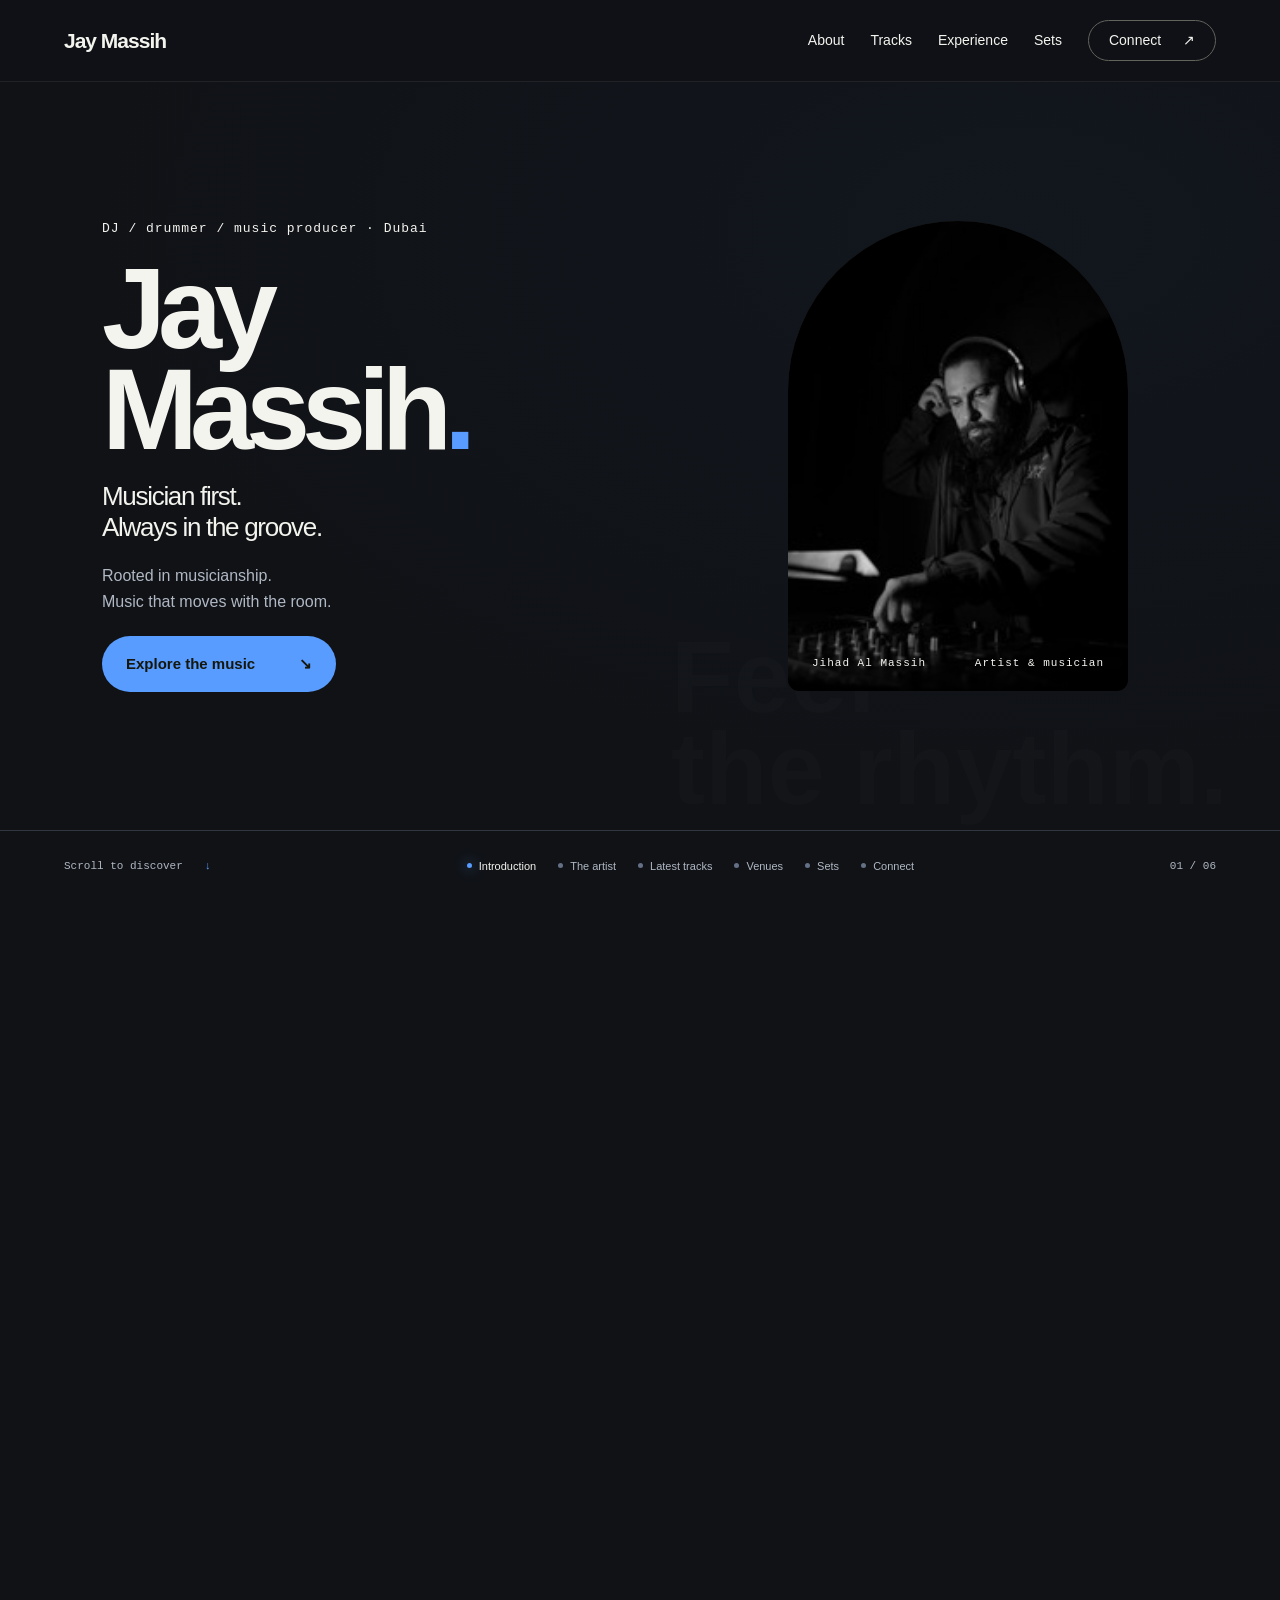
==== commit b5763bf3: "Add files via upload" ====
--- a/index.html
+++ b/index.html
@@ -1,10 +1,10 @@
-<!doctype html><html lang="en"><head><meta charset="utf-8"><meta name="viewport" content="width=device-width,initial-scale=1"><meta name="description" content="Jay Massih is a Dubai-based DJ, drummer and music producer. Explore his music, biography and live experience."><title>Jay Massih — DJ, drummer & music producer</title><link rel="icon" type="image/svg+xml" href="data:image/svg+xml,%3Csvg xmlns='http://www.w3.org/2000/svg' viewBox='0 0 64 64'%3E%3Crect width='64' height='64' rx='12' fill='%23589cff'/%3E%3Ctext x='12' y='46' font-family='Arial' font-weight='900' font-size='39'%3EJ.%3C/text%3E%3C/svg%3E"><link rel="stylesheet" href="assets/css/style.css?v=6"></head><body>
+<!doctype html><html lang="en"><head><meta charset="utf-8"><meta name="viewport" content="width=device-width,initial-scale=1"><meta name="description" content="Jay Massih is a Dubai-based DJ, drummer and music producer. Explore his music, biography and live experience."><title>Jay Massih — DJ, drummer & music producer</title><link rel="icon" type="image/svg+xml" href="data:image/svg+xml,%3Csvg xmlns='http://www.w3.org/2000/svg' viewBox='0 0 64 64'%3E%3Crect width='64' height='64' rx='12' fill='%23589cff'/%3E%3Ctext x='12' y='46' font-family='Arial' font-weight='900' font-size='39'%3EJ.%3C/text%3E%3C/svg%3E"><link rel="stylesheet" href="assets/css/style.css?v=7"></head><body class="story-home">
 <a class="skip" href="#main">Skip to content</a><header><a href="#" class="logo" aria-label="Jay Massih home">Jay Massih</a><nav aria-label="Main navigation"><a href="#about">About</a><a href="tracks/">Tracks</a><a href="experience/">Experience</a><a href="sets/">Sets</a><a class="nav-contact" href="#connect">Connect <span>↗</span></a></nav></header>
-<main id="main"><section class="hero" aria-labelledby="hero-title"><div class="hero-top"><p class="eyebrow">DJ / drummer / music producer</p><p class="eyebrow location">Based in Dubai, UAE</p></div><h1 id="hero-title">Jay Massih<span class="period">.</span></h1><div class="hero-bottom"><div class="intro"><p class="tag">Musician first.<br>Always in the groove.</p><p class="intro-copy">Rooted in musicianship.<br>Music that moves with the room.</p><a class="button" href="#music">Explore the music <span>↘</span></a></div><figure class="hero-photo" tabindex="0" aria-label="Portrait of Jay Massih"><img src="assets/jay-portrait.jpg" alt="Jay Massih" fetchpriority="high"><figcaption>Jihad Al Massih <span>Artist & musician</span></figcaption></figure><div class="hero-side"><span>From live rhythms</span><span>To late nights</span></div></div></section>
+<main id="main" tabindex="-1" aria-label="Jay Massih portfolio"><section id="home" class="hero story-scene" aria-labelledby="hero-title"><div class="hero-copy"><p class="eyebrow">DJ / drummer / music producer · Dubai</p><h1 id="hero-title">Jay<br>Massih<span class="period">.</span></h1><p class="tag">Musician first.<br>Always in the groove.</p><p class="intro-copy">Rooted in musicianship.<br>Music that moves with the room.</p><a class="button" href="#music">Explore the music <span>↘</span></a></div><figure class="hero-photo" tabindex="0" aria-label="Portrait of Jay Massih"><img src="assets/jay-portrait.jpg" alt="Jay Massih" fetchpriority="high"><figcaption>Jihad Al Massih <span>Artist & musician</span></figcaption></figure><span class="hero-watermark" aria-hidden="true">Feel<br>the rhythm.</span></section>
 
-<section id="about" class="section about"><div class="section-label"><span>01 / The artist</span></div><div class="about-body"><h2>A lifetime of rhythm.<br>A sound without borders.</h2><div class="bio-columns"><p>Jay Massih, whose full professional name is Jihad Al Massih, is a DJ, drummer and music producer based in Dubai. Raised around music and musicians in Lebanon, he developed his ear through tape collections, mentorship and years of live performance.</p><p>His approach to DJing begins with musicianship: understanding rhythm, harmony and the relationship between songs. His sets are built around seamless transitions and a feel for the people in front of him.</p></div><div class="facts"><div><strong>26</strong><span>Years in nightlife</span></div><div><strong>10</strong><span>Countries worked in</span></div></div><p class="countries">Lebanon · UAE · Bahrain · Qatar · Ghana · Jordan · Turkey · USA · Mexico · Italy</p></div></section>
-<section id="music" class="section music"><div class="section-heading"><div><p class="eyebrow">02 / Latest tracks</p><h2>From the studio.</h2></div><a class="text-link" href="tracks/">View all tracks ↗</a></div><div class="track-controls"><p>Scroll to explore. Choose a track to find your platform.</p><div><button type="button" data-scroll="-1" aria-label="Previous tracks" aria-controls="latest-tracks">←</button><button type="button" data-scroll="1" aria-label="Next tracks" aria-controls="latest-tracks">→</button></div></div><div id="latest-tracks" class="track-carousel" tabindex="0" aria-label="Latest tracks"><article class="release track-card" id="track-8"><div class="cover"><img src="assets/sans-toi.jpg" alt="Sans toi cover artwork" loading="lazy"></div><div class="release-meta"><span>Single / 2026</span><span>New release</span></div><h3>Sans toi</h3><p>Jay Massih feat. Stephanie Fikany</p><details class="listen-picker" name="platform-choice"><summary aria-label="Choose where to listen to Sans toi"><span class="closed-label">Listen +</span><span class="open-label">Close −</span></summary><div class="listen-options" role="dialog" aria-modal="true" aria-label="Choose a music platform" tabindex="-1"><button class="popup-close" type="button" aria-label="Close platform popup">×</button><p class="eyebrow">Choose your platform</p><h4>Sans toi</h4><p>Jay Massih feat. Stephanie Fikany</p><p class="release-detail">Released 3 October 2026<br>Record label: Jay Massih</p><a class="platform-link" href="https://www.youtube.com/watch?v=6e5tpMfD8P0" target="_blank" rel="noopener"><img class="provider-icon" src="assets/icons/youtube.svg" alt="" width="26" height="26"><span>YouTube<small>Open track</small></span><span aria-hidden="true">↗</span></a><a class="platform-link" href="https://music.apple.com/us/album/sans-toi-feat-stephanie-fikany-single/6817136044" target="_blank" rel="noopener"><img class="provider-icon" src="assets/icons/applemusic.svg" alt="" width="26" height="26"><span>Apple Music<small>Open track</small></span><span aria-hidden="true">↗</span></a></div></details></article>
+<section id="about" class="story-scene section about"><div class="section-label"><span>01 / The artist</span></div><div class="about-body"><h2>A lifetime of rhythm.<br>A sound without borders.</h2><div class="bio-columns"><p>Jay Massih, whose full professional name is Jihad Al Massih, is a DJ, drummer and music producer based in Dubai. Raised around music and musicians in Lebanon, he developed his ear through tape collections, mentorship and years of live performance.</p><p>His approach to DJing begins with musicianship: understanding rhythm, harmony and the relationship between songs. His sets are built around seamless transitions and a feel for the people in front of him.</p></div><div class="facts"><div><strong>26</strong><span>Years in nightlife</span></div><div><strong>10</strong><span>Countries worked in</span></div></div><p class="countries">Lebanon · UAE · Bahrain · Qatar · Ghana · Jordan · Turkey · USA · Mexico · Italy</p></div></section>
+<section id="music" class="story-scene section music"><div class="section-heading"><div><p class="eyebrow">02 / Latest tracks</p><h2>From the studio.</h2></div><a class="text-link" href="tracks/">View all tracks ↗</a></div><div class="track-controls"><p>Choose a track. Find your platform.</p><div><button type="button" data-scroll="-1" aria-label="Previous tracks" aria-controls="latest-tracks">←</button><button type="button" data-scroll="1" aria-label="Next tracks" aria-controls="latest-tracks">→</button></div></div><div id="latest-tracks" class="track-carousel" tabindex="0" aria-label="Latest tracks"><article class="release track-card" id="track-8"><div class="cover"><img src="assets/sans-toi.jpg" alt="Sans toi cover artwork" loading="lazy"></div><div class="release-meta"><span>Single / 2026</span><span>New release</span></div><h3>Sans toi</h3><p>Jay Massih feat. Stephanie Fikany</p><details class="listen-picker" name="platform-choice"><summary aria-label="Choose where to listen to Sans toi"><span class="closed-label">Listen +</span><span class="open-label">Close −</span></summary><div class="listen-options" role="dialog" aria-modal="true" aria-label="Choose a music platform" tabindex="-1"><button class="popup-close" type="button" aria-label="Close platform popup">×</button><p class="eyebrow">Choose your platform</p><h4>Sans toi</h4><p>Jay Massih feat. Stephanie Fikany</p><p class="release-detail">Released 3 October 2026<br>Record label: Jay Massih</p><a class="platform-link" href="https://open.spotify.com/track/7wC6e5nogEh710U2lG8HPH" target="_blank" rel="noopener"><img class="provider-icon" src="assets/icons/spotify.svg" alt="" width="26" height="26"><span>Spotify<small>Open track</small></span><span aria-hidden="true">↗</span></a><a class="platform-link" href="https://music.apple.com/us/album/sans-toi-feat-stephanie-fikany/6817136044?i=6817136046" target="_blank" rel="noopener"><img class="provider-icon" src="assets/icons/applemusic.svg" alt="" width="26" height="26"><span>Apple Music<small>Open track</small></span><span aria-hidden="true">↗</span></a><a class="platform-link" href="https://www.youtube.com/watch?v=5e5tpMfD8P0" target="_blank" rel="noopener"><img class="provider-icon" src="assets/icons/youtube.svg" alt="" width="26" height="26"><span>YouTube<small>Open track</small></span><span aria-hidden="true">↗</span></a><a class="platform-link" href="https://music.youtube.com/watch?v=5e5tpMfD8P0" target="_blank" rel="noopener"><img class="provider-icon" src="assets/icons/youtube.svg" alt="" width="26" height="26"><span>YouTube Music<small>Open track</small></span><span aria-hidden="true">↗</span></a><a class="platform-link" href="https://www.deezer.com/track/4315929702" target="_blank" rel="noopener"><img class="provider-icon" src="assets/icons/deezer.svg" alt="" width="26" height="26"><span>Deezer<small>Open track</small></span><span aria-hidden="true">↗</span></a><a class="platform-link" href="https://music.amazon.com/albums/B0HLBLBB83?trackAsin=B0HLBSW17G" target="_blank" rel="noopener"><img class="provider-icon" src="assets/icons/amazonmusic.png" alt="" width="26" height="26"><span>Amazon Music<small>Open track</small></span><span aria-hidden="true">↗</span></a><a class="platform-link" href="https://listen.tidal.com/track/565078013" target="_blank" rel="noopener"><img class="provider-icon" src="assets/icons/tidal.svg" alt="" width="26" height="26"><span>Tidal<small>Open track</small></span><span aria-hidden="true">↗</span></a><a class="platform-link" href="https://music.apple.com/us/album/sans-toi-feat-stephanie-fikany/6817136044?i=6817136046&amp;app=itunes" target="_blank" rel="noopener"><img class="provider-icon" src="assets/icons/applemusic.svg" alt="" width="26" height="26"><span>iTunes<small>Buy track</small></span><span aria-hidden="true">↗</span></a></div></details></article>
 <article class="release track-card" id="track-1"><div class="cover"><img src="assets/alone.jpg" alt="Alone in the dark cover artwork" loading="lazy"></div><div class="release-meta"><span>Single / 2026</span><span>01</span></div><h3>Alone in the dark</h3><p>Jay Massih</p><details class="listen-picker" name="platform-choice"><summary aria-label="Choose where to listen to Alone in the dark"><span class="closed-label">Listen +</span><span class="open-label">Close −</span></summary><div class="listen-options" role="dialog" aria-modal="true" aria-label="Choose a music platform" tabindex="-1"><button class="popup-close" type="button" aria-label="Close platform popup">×</button><p class="eyebrow">Choose your platform</p><h4>Alone in the dark</h4><p>Jay Massih · 2026</p><a class="platform-link" href="https://music.apple.com/ca/album/alone-in-the-dark-single/6785182268" target="_blank" rel="noopener"><img class="provider-icon" src="assets/icons/applemusic.svg" alt="" width="26" height="26"><span>Apple Music<small>Open release</small></span><span aria-hidden="true">↗</span></a><a class="platform-link" href="https://open.spotify.com/search/Jay%20Massih%20Alone%20in%20the%20dark" target="_blank" rel="noopener"><img class="provider-icon" src="assets/icons/spotify.svg" alt="" width="26" height="26"><span>Spotify<small>Search for this track</small></span><span aria-hidden="true">↗</span></a><a class="platform-link" href="https://www.youtube.com/watch?v=MxZyQP1oaBI" target="_blank" rel="noopener"><img class="provider-icon" src="assets/icons/youtube.svg" alt="" width="26" height="26"><span>YouTube<small>Open track</small></span><span aria-hidden="true">↗</span></a><a class="platform-link" href="https://play.anghami.com/artist/19598595" target="_blank" rel="noopener"><img class="provider-icon" src="assets/icons/anghami.png" alt="" width="26" height="26"><span>Anghami<small>Browse artist channel</small></span><span aria-hidden="true">↗</span></a></div></details></article>
 <article class="release track-card" id="track-2"><div class="cover"><img src="assets/fear.jpg" alt="Fear cover artwork" loading="lazy"></div><div class="release-meta"><span>Single / 2026</span><span>02</span></div><h3>Fear</h3><p>Jay Massih</p><details class="listen-picker" name="platform-choice"><summary aria-label="Choose where to listen to Fear"><span class="closed-label">Listen +</span><span class="open-label">Close −</span></summary><div class="listen-options" role="dialog" aria-modal="true" aria-label="Choose a music platform" tabindex="-1"><button class="popup-close" type="button" aria-label="Close platform popup">×</button><p class="eyebrow">Choose your platform</p><h4>Fear</h4><p>Jay Massih · 2026</p><a class="platform-link" href="https://music.apple.com/ca/album/fear-single/6784952772" target="_blank" rel="noopener"><img class="provider-icon" src="assets/icons/applemusic.svg" alt="" width="26" height="26"><span>Apple Music<small>Open release</small></span><span aria-hidden="true">↗</span></a><a class="platform-link" href="https://open.spotify.com/search/Jay%20Massih%20FEAR" target="_blank" rel="noopener"><img class="provider-icon" src="assets/icons/spotify.svg" alt="" width="26" height="26"><span>Spotify<small>Search for this track</small></span><span aria-hidden="true">↗</span></a><a class="platform-link" href="https://www.youtube.com/watch?v=cH25UV2vvQU" target="_blank" rel="noopener"><img class="provider-icon" src="assets/icons/youtube.svg" alt="" width="26" height="26"><span>YouTube<small>Open track</small></span><span aria-hidden="true">↗</span></a><a class="platform-link" href="https://play.anghami.com/artist/19598595" target="_blank" rel="noopener"><img class="provider-icon" src="assets/icons/anghami.png" alt="" width="26" height="26"><span>Anghami<small>Browse artist channel</small></span><span aria-hidden="true">↗</span></a></div></details></article></div></section>
-<section id="experience" class="section venue-section"><div class="section-heading"><div><p class="eyebrow">03 / Experience</p><h2>Previous venues</h2></div><a class="text-link" href="experience/">View venues ↗</a></div><ul class="previous-venues"><li>Harbor971 (resident)</li><li>Lucky Voice — Grand Millennium</li><li>Harbor 971</li><li>La Colline — Al Habtoor Polo</li><li>Vi Garden</li><li>Aprons and Hammers</li><li>Brassmith — Novotel</li></ul></section>
-<section id="sets" class="section sets-teaser"><div><p class="eyebrow">04 / Behind the decks</p><h2>Stay for the set.</h2><p>Live performances and recorded sessions, in full.</p></div><a class="button" href="sets/">Explore the sets ↗</a></section><section id="connect" class="connect"><div class="contact-intro"><p class="eyebrow">05 / Get in touch</p><h2>Let's talk<br><span>music.</span></h2><p>For a night behind the decks,<br>a live set or a studio collaboration.</p><span class="contact-location">Dubai, UAE / Jay Massih</span></div><div class="contact-panel"><div class="panel-heading"><span>Direct contact</span><span>01</span></div><a class="instagram-contact" href="https://www.instagram.com/jay_massih/" target="_blank" rel="noopener"><span><small>Message Jay on Instagram</small><strong>@jay_massih</strong></span><span class="contact-arrow" aria-hidden="true">↗</span></a><div class="panel-heading channels-heading"><span>Listen & follow</span><span>02</span></div><div class="channel-rows"><a href="https://www.youtube.com/@Djjaymassih" target="_blank" rel="noopener"><span>YouTube</span><span>Videos & music ↗</span></a><a href="https://music.apple.com/ca/artist/jay-massih/1721616108" target="_blank" rel="noopener"><span>Apple Music</span><span>Releases ↗</span></a><a href="https://play.anghami.com/artist/19598595" target="_blank" rel="noopener"><span>Anghami</span><span>Artist channel ↗</span></a></div></div></section></main><footer><span>© 2026 Jay Massih</span><span>DJ · drummer · music producer</span><a href="#">Back to top ↑</a></footer><script src="assets/js/site.js?v=6"></script></body></html>
+<section id="experience" class="story-scene section venue-section"><div class="section-heading"><div><p class="eyebrow">03 / Experience</p><h2>Previous venues</h2></div><a class="text-link" href="experience/">View venues ↗</a></div><div class="venue-regions"><div class="venue-region"><h3>UAE</h3><ul class="previous-venues"><li>Harbor971 (resident)</li><li>Lucky Voice — Grand Millennium</li><li>La Colline — Al Habtoor Polo</li><li>Vi Garden</li><li>Aprons and Hammers</li><li>Brassmith — Novotel</li></ul></div><div class="venue-region"><h3>Lebanon</h3><ul class="previous-venues"><li>Harbor201</li><li>Retro Active</li><li>Azul Del Mar</li><li>Lucia</li><li>Andalucia</li><li>Igazu</li><li>Laho</li></ul></div><div class="venue-region"><h3>Private events</h3><ul class="previous-venues"><li>Private weddings</li><li>Private parties</li></ul></div></div></section>
+<section id="sets" class="story-scene section sets-teaser"><div class="sets-copy"><p class="eyebrow">04 / Behind the decks</p><h2>One room.<br>A shared rhythm.</h2><p>Live performances and recorded sessions, in full.</p><a class="button" href="sets/">Explore the sets ↗</a></div><a class="set-feature" href="sets/" aria-label="Explore live and recorded sets"><div class="record-art" aria-hidden="true"><span>J.</span></div><span class="set-feature-label">Live & recorded <span>↗</span></span></a></section><section id="connect" class="story-scene connect"><div class="contact-intro"><p class="eyebrow">05 / Get in touch</p><h2>Let's talk<br><span>music.</span></h2><p>For a night behind the decks,<br>a live set or a studio collaboration.</p><span class="contact-location">Dubai, UAE / Jay Massih</span></div><div class="contact-panel"><div class="panel-heading"><span>Direct contact</span><span>01</span></div><a class="instagram-contact" href="https://www.instagram.com/jay_massih/" target="_blank" rel="noopener"><span><small>Message Jay on Instagram</small><strong>@jay_massih</strong></span><span class="contact-arrow" aria-hidden="true">↗</span></a><div class="panel-heading channels-heading"><span>Listen & follow</span><span>02</span></div><div class="channel-rows"><a href="https://www.youtube.com/@Djjaymassih" target="_blank" rel="noopener"><span>YouTube</span><span>Videos & music ↗</span></a><a href="https://music.apple.com/ca/artist/jay-massih/1721616108" target="_blank" rel="noopener"><span>Apple Music</span><span>Releases ↗</span></a><a href="https://play.anghami.com/artist/19598595" target="_blank" rel="noopener"><span>Anghami</span><span>Artist channel ↗</span></a></div></div></section></main><div class="story-controls" aria-label="Homepage scenes"><p class="scroll-cue">Scroll to discover <span aria-hidden="true">↓</span></p><nav aria-label="Scene navigation"><button type="button" data-scene="0" aria-label="Introduction"><span class="scene-dot"></span><span class="scene-name">Introduction</span></button><button type="button" data-scene="1" aria-label="The artist"><span class="scene-dot"></span><span class="scene-name">The artist</span></button><button type="button" data-scene="2" aria-label="Latest tracks"><span class="scene-dot"></span><span class="scene-name">Latest tracks</span></button><button type="button" data-scene="3" aria-label="Venues"><span class="scene-dot"></span><span class="scene-name">Venues</span></button><button type="button" data-scene="4" aria-label="Sets"><span class="scene-dot"></span><span class="scene-name">Sets</span></button><button type="button" data-scene="5" aria-label="Connect"><span class="scene-dot"></span><span class="scene-name">Connect</span></button></nav><span class="scene-count" aria-live="polite">01 / 06</span><div class="story-progress" aria-hidden="true"></div></div><footer><span>© 2026 Jay Massih</span><span>DJ · drummer · music producer</span><a href="#">Back to top ↑</a></footer><script src="assets/js/site.js?v=7"></script><script src="assets/js/story.js?v=7"></script></body></html>
--- a/assets/css/style.css
+++ b/assets/css/style.css
@@ -38,3 +38,13 @@
 nav{gap:26px}.sets-teaser{display:flex;justify-content:space-between;align-items:center;gap:32px}.sets-teaser h2{margin-bottom:20px}.sets-teaser p:last-child{color:var(--muted);margin-bottom:0}.set-filters{display:flex;flex-wrap:wrap;gap:10px;margin-bottom:24px}.set-filters button{border:1px solid var(--line);background:transparent;color:var(--ink);border-radius:25px;min-height:44px;padding:10px 20px;font:inherit;cursor:pointer}.set-filters button[aria-pressed=true]{background:var(--acid);color:#101216;border-color:var(--acid)}.sets-grid{display:grid;grid-template-columns:repeat(2,minmax(0,1fr));gap:48px 32px}.set-card{min-width:0}.set-card h2{font-size:28px;line-height:1.2;letter-spacing:-.6px;margin:14px 0 22px}.set-count{color:var(--muted);font-size:14px}.set-media{aspect-ratio:16/9;background:#1c2634;border-radius:12px;overflow:hidden;position:relative}.set-play{position:relative;width:100%;height:100%;display:grid;place-items:center;border:0;padding:0;background:transparent;color:#fff;cursor:pointer}.set-play>img{position:absolute;inset:0;width:100%;height:100%;object-fit:cover;opacity:.65;transition:opacity .2s}.set-play:hover>img{opacity:.9}.play-mark{z-index:1;display:grid;place-items:center;width:64px;height:64px;border-radius:50%;background:var(--acid);color:#101216;font-size:24px;padding-left:4px}.play-label{position:absolute;bottom:16px;left:18px;font-size:14px;z-index:1}.set-media iframe{display:block;width:100%;height:100%;border:0}.set-card[hidden],.set-filters[hidden],.set-play[hidden]{display:none!important}.release-detail{line-height:1.6}.track-card .cover img{display:block;aspect-ratio:1;object-fit:cover}.track-card .cover{grid-row:auto}
 @media(max-width:700px){nav{gap:14px}.sets-grid{grid-template-columns:1fr;gap:36px}.sets-teaser{align-items:flex-start;flex-direction:column}.set-card h2{font-size:25px}}
 @media(max-width:560px){nav{gap:8px;flex-wrap:wrap;font-size:13px}.nav-contact{padding:5px 9px}.nav-contact span{margin-left:3px}}
+
+/* Version 7: fixed desktop stage, natural mobile reading layout. */
+.venue-regions{display:grid;grid-template-columns:1fr 1fr .8fr;gap:38px;margin-top:30px}.venue-region h3{color:var(--acid);font:14px 'Courier New',monospace;margin-bottom:18px}.venue-region .previous-venues{margin:0}.venue-region .previous-venues li{font-size:18px;padding:10px 0}.story-controls{display:none}.story-home .hero{display:grid;grid-template-columns:1.3fr 1fr;align-items:center;position:relative;gap:5%;padding:60px 8%}.story-home .hero h1{font-size:clamp(70px,9vw,150px);line-height:.88;white-space:normal;letter-spacing:-.07em;margin:25px 0}.story-home .hero-photo{width:100%;height:480px;max-width:380px;justify-self:center;border-radius:180px 180px 12px 12px;z-index:1}.hero-copy{z-index:1}.hero-watermark{position:absolute;right:4%;bottom:2%;font-size:8vw;font-weight:bold;line-height:.9;color:#ffffff04;pointer-events:none}.story-home .hero .tag{font-size:26px;margin:20px 0}.story-home .sets-teaser{display:grid;grid-template-columns:1.2fr 1fr;gap:8%}.sets-copy>p{color:var(--muted);margin-bottom:30px}.set-feature{display:block;max-width:420px;width:100%}.record-art{aspect-ratio:1;border-radius:50%;display:grid;place-items:center;background:repeating-radial-gradient(circle,#222a36 0 1px,#10141b 2px 5px);border:1px solid #384455;box-shadow:0 0 80px #589cff15}.record-art>span{display:grid;place-items:center;width:30%;aspect-ratio:1;border-radius:50%;background:var(--acid);color:var(--bg);font-size:60px;font-weight:900}.set-feature-label{display:flex;justify-content:space-between;margin-top:25px;color:var(--muted)}
+.stage-on{height:600vh}.stage-on header{position:fixed;inset:0 0 auto;z-index:30;height:82px;background:#101216e8;border-bottom:1px solid #ffffff12;padding:16px 5%}.stage-on #main{position:fixed;inset:82px 0 70px;overflow:hidden;isolation:isolate;background:radial-gradient(ellipse at 80% 20%,#1a2c422e,transparent 65%),var(--bg)}.stage-on .story-scene{position:absolute;inset:0;margin:0;padding:24px 8%;border:0;background:transparent;opacity:0;visibility:hidden;pointer-events:none;min-height:0;max-height:100%;will-change:opacity,transform}.stage-on .story-scene.is-visible{visibility:visible}.stage-on .story-scene.is-active{pointer-events:auto}.stage-on .story-scene>*{will-change:transform,opacity}.stage-on .hero,.stage-on .hero *{animation:none!important}.stage-on .hero{grid-template-columns:1.25fr 1fr;gap:8%}.stage-on .hero h1{font-size:clamp(70px,9vw,145px);margin:14px 0}.stage-on .hero .eyebrow{margin-bottom:18px}.stage-on .hero .intro-copy{margin-bottom:22px}.stage-on .hero-photo{height:min(54vh,470px);width:min(100%,340px)}.stage-on .hero-photo img{object-fit:cover}.stage-on .about{display:grid;grid-template-columns:.6fr 3fr;align-content:center;gap:40px}.stage-on .about h2{font-size:clamp(32px,3.7vw,56px);margin-bottom:25px}.stage-on .bio-columns{gap:32px;font-size:15px}.stage-on .facts{margin-top:16px;padding-top:16px}.stage-on .facts strong{font-size:42px}.stage-on .countries{margin-bottom:0}.stage-on .music{display:flex;flex-direction:column;justify-content:center}.stage-on .section-heading{margin-bottom:18px}.stage-on h2{font-size:clamp(32px,3.7vw,56px)}.stage-on .track-controls{margin-bottom:10px}.stage-on .track-carousel{padding-bottom:12px;gap:30px;overflow-x:auto}.stage-on .track-carousel>.track-card{flex-basis:calc((100% - 60px)/3)}.stage-on .track-card .cover{aspect-ratio:auto;height:clamp(120px,25vh,290px);background:transparent}.stage-on .track-card .cover img{width:100%;height:100%;object-fit:contain;object-position:left}.stage-on .track-card .release-meta{margin-top:12px}.stage-on .track-card h3{font-size:21px;margin:6px 0}.stage-on .track-card>p{margin:0 0 8px;font-size:13px}.stage-on .venue-section{display:flex;flex-direction:column;justify-content:center}.stage-on .venue-regions{margin-top:5px}.stage-on .venue-region .previous-venues li{font-size:16px;padding:8px 0}.stage-on .sets-teaser{align-items:center}.stage-on .record-art{max-height:43vh;max-width:43vh}.stage-on .connect{display:grid;align-content:center;gap:10%;grid-template-columns:1fr 1.2fr}.stage-on .connect h2{font-size:clamp(50px,5.7vw,85px);margin:22px 0}.stage-on .contact-location{margin-top:22px}.stage-on footer{display:none}.stage-on .story-controls{display:flex;position:fixed;inset:auto 0 0;height:70px;padding:10px 5%;align-items:center;justify-content:space-between;z-index:40;background:#101216;border-top:1px solid var(--line);gap:24px}.story-controls nav{display:flex;gap:14px}.story-controls button{background:transparent;border:0;color:var(--muted);cursor:pointer;display:flex;gap:7px;align-items:center;min-height:44px;padding:4px;font-size:11px}.scene-dot{height:5px;width:5px;border-radius:50%;background:#647086}.story-controls button[aria-current=step]{color:var(--ink)}.story-controls button[aria-current=step] .scene-dot{background:var(--acid);box-shadow:0 0 14px var(--acid)}.scroll-cue,.scene-count{font:11px 'Courier New',monospace;white-space:nowrap;margin:0;color:var(--muted)}.scroll-cue span{margin-left:15px;color:var(--acid)}.story-progress{position:absolute;left:0;bottom:0;height:2px;width:100%;background:var(--acid);transform:scaleX(var(--story-progress,0));transform-origin:left}.stage-on .skip{z-index:100}
+@media(max-width:1023px){.venue-regions{grid-template-columns:1fr 1fr}.venue-region:last-child{grid-column:1/-1}.story-home .hero{padding:45px 6%}.story-home .hero-photo{height:380px}.story-home .sets-teaser{gap:40px}}
+@media(max-width:600px){.venue-regions{grid-template-columns:1fr;gap:32px}.story-home .hero{grid-template-columns:1fr;gap:32px}.story-home .hero h1{font-size:24vw}.story-home .hero-photo{width:85%;height:380px}.story-home .sets-teaser{grid-template-columns:1fr}.set-feature{max-width:290px;justify-self:center}.hero-watermark{display:none}.venue-region .previous-venues li{font-size:17px}}
+
+@media(max-height:740px) and (min-width:1024px){.stage-on .story-scene{padding:16px 8%}.stage-on .hero h1{font-size:12vh;margin:10px 0}.stage-on .hero .eyebrow{font-size:11px;margin-bottom:10px}.stage-on .hero .tag{font-size:20px;margin:14px 0}.stage-on .hero .intro-copy{font-size:14px;margin-bottom:16px}.stage-on .hero-photo{height:48vh}.stage-on .button{padding:12px 20px}.stage-on .about h2,.stage-on h2{font-size:34px;margin-bottom:20px}.stage-on .bio-columns{font-size:13px;line-height:1.5}.stage-on .facts{margin-top:10px;padding-top:10px}.stage-on .facts strong{font-size:32px}.stage-on .countries{margin-top:14px;font-size:10px}.stage-on .venue-region .previous-venues li{font-size:14px;padding:6px 0}.stage-on .venue-region h3{margin-bottom:10px}.stage-on .connect h2{font-size:52px;margin:15px 0}.stage-on .contact-intro>p{font-size:14px}.stage-on .contact-location{margin-top:14px}.stage-on .panel-heading{padding:10px 0}.stage-on .instagram-contact{padding:12px 0 20px}.stage-on .instagram-contact strong{font-size:30px}.stage-on .channel-rows a{padding:10px 0}.stage-on .track-card .cover{height:20vh}.stage-on .section-heading{margin-bottom:12px}.stage-on .track-controls p{font-size:12px}.stage-on .track-controls button{height:36px;width:36px}.stage-on .track-card>p{font-size:12px}.stage-on .track-card h3{font-size:18px}}
+
+@media(max-height:620px) and (min-width:1024px){.stage-on .track-controls{display:none}.stage-on .music .eyebrow{margin-bottom:10px}.stage-on .track-card .cover{height:18vh}.stage-on .track-card .release-meta{margin-top:8px}.stage-on .track-carousel{flex-shrink:0}.stage-on .music .section-heading h2{margin-bottom:0}}
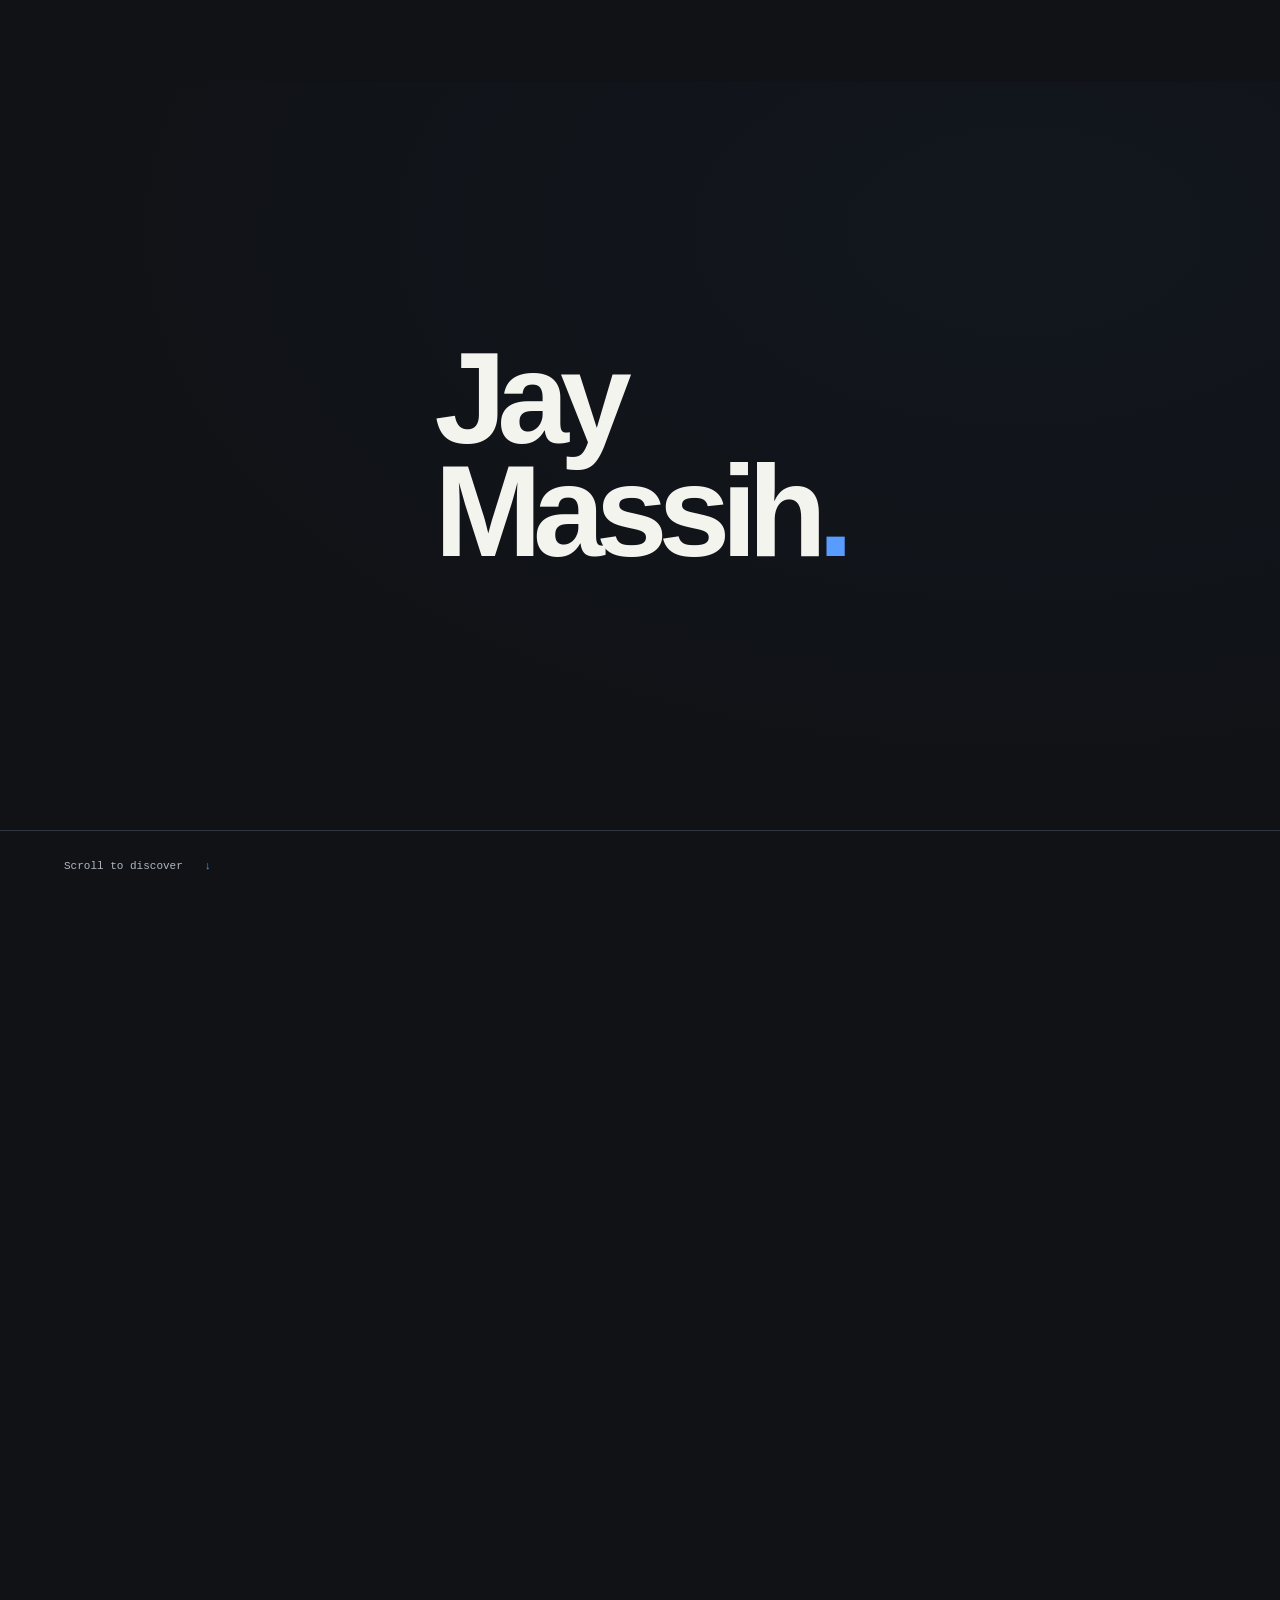
==== commit f95a5697: "Add files via upload" ====
--- a/index.html
+++ b/index.html
@@ -1,4 +1,4 @@
-<!doctype html><html lang="en"><head><meta charset="utf-8"><meta name="viewport" content="width=device-width,initial-scale=1"><meta name="description" content="Jay Massih is a Dubai-based DJ, drummer and music producer. Explore his music, biography and live experience."><title>Jay Massih — DJ, drummer & music producer</title><link rel="icon" type="image/svg+xml" href="data:image/svg+xml,%3Csvg xmlns='http://www.w3.org/2000/svg' viewBox='0 0 64 64'%3E%3Crect width='64' height='64' rx='12' fill='%23589cff'/%3E%3Ctext x='12' y='46' font-family='Arial' font-weight='900' font-size='39'%3EJ.%3C/text%3E%3C/svg%3E"><link rel="stylesheet" href="assets/css/style.css?v=7"></head><body class="story-home">
+<!doctype html><html lang="en"><head><meta charset="utf-8"><meta name="viewport" content="width=device-width,initial-scale=1"><meta name="description" content="Jay Massih is a Dubai-based DJ, drummer and music producer. Explore his music, biography and live experience."><title>Jay Massih — DJ, drummer & music producer</title><link rel="icon" type="image/svg+xml" href="data:image/svg+xml,%3Csvg xmlns='http://www.w3.org/2000/svg' viewBox='0 0 64 64'%3E%3Crect width='64' height='64' rx='12' fill='%23589cff'/%3E%3Ctext x='12' y='46' font-family='Arial' font-weight='900' font-size='39'%3EJ.%3C/text%3E%3C/svg%3E"><link rel="stylesheet" href="assets/css/style.css?v=9"></head><body class="story-home">
 <a class="skip" href="#main">Skip to content</a><header><a href="#" class="logo" aria-label="Jay Massih home">Jay Massih</a><nav aria-label="Main navigation"><a href="#about">About</a><a href="tracks/">Tracks</a><a href="experience/">Experience</a><a href="sets/">Sets</a><a class="nav-contact" href="#connect">Connect <span>↗</span></a></nav></header>
 <main id="main" tabindex="-1" aria-label="Jay Massih portfolio"><section id="home" class="hero story-scene" aria-labelledby="hero-title"><div class="hero-copy"><p class="eyebrow">DJ / drummer / music producer · Dubai</p><h1 id="hero-title">Jay<br>Massih<span class="period">.</span></h1><p class="tag">Musician first.<br>Always in the groove.</p><p class="intro-copy">Rooted in musicianship.<br>Music that moves with the room.</p><a class="button" href="#music">Explore the music <span>↘</span></a></div><figure class="hero-photo" tabindex="0" aria-label="Portrait of Jay Massih"><img src="assets/jay-portrait.jpg" alt="Jay Massih" fetchpriority="high"><figcaption>Jihad Al Massih <span>Artist & musician</span></figcaption></figure><span class="hero-watermark" aria-hidden="true">Feel<br>the rhythm.</span></section>
 
@@ -6,5 +6,5 @@
 <section id="music" class="story-scene section music"><div class="section-heading"><div><p class="eyebrow">02 / Latest tracks</p><h2>From the studio.</h2></div><a class="text-link" href="tracks/">View all tracks ↗</a></div><div class="track-controls"><p>Choose a track. Find your platform.</p><div><button type="button" data-scroll="-1" aria-label="Previous tracks" aria-controls="latest-tracks">←</button><button type="button" data-scroll="1" aria-label="Next tracks" aria-controls="latest-tracks">→</button></div></div><div id="latest-tracks" class="track-carousel" tabindex="0" aria-label="Latest tracks"><article class="release track-card" id="track-8"><div class="cover"><img src="assets/sans-toi.jpg" alt="Sans toi cover artwork" loading="lazy"></div><div class="release-meta"><span>Single / 2026</span><span>New release</span></div><h3>Sans toi</h3><p>Jay Massih feat. Stephanie Fikany</p><details class="listen-picker" name="platform-choice"><summary aria-label="Choose where to listen to Sans toi"><span class="closed-label">Listen +</span><span class="open-label">Close −</span></summary><div class="listen-options" role="dialog" aria-modal="true" aria-label="Choose a music platform" tabindex="-1"><button class="popup-close" type="button" aria-label="Close platform popup">×</button><p class="eyebrow">Choose your platform</p><h4>Sans toi</h4><p>Jay Massih feat. Stephanie Fikany</p><p class="release-detail">Released 3 October 2026<br>Record label: Jay Massih</p><a class="platform-link" href="https://open.spotify.com/track/7wC6e5nogEh710U2lG8HPH" target="_blank" rel="noopener"><img class="provider-icon" src="assets/icons/spotify.svg" alt="" width="26" height="26"><span>Spotify<small>Open track</small></span><span aria-hidden="true">↗</span></a><a class="platform-link" href="https://music.apple.com/us/album/sans-toi-feat-stephanie-fikany/6817136044?i=6817136046" target="_blank" rel="noopener"><img class="provider-icon" src="assets/icons/applemusic.svg" alt="" width="26" height="26"><span>Apple Music<small>Open track</small></span><span aria-hidden="true">↗</span></a><a class="platform-link" href="https://www.youtube.com/watch?v=5e5tpMfD8P0" target="_blank" rel="noopener"><img class="provider-icon" src="assets/icons/youtube.svg" alt="" width="26" height="26"><span>YouTube<small>Open track</small></span><span aria-hidden="true">↗</span></a><a class="platform-link" href="https://music.youtube.com/watch?v=5e5tpMfD8P0" target="_blank" rel="noopener"><img class="provider-icon" src="assets/icons/youtube.svg" alt="" width="26" height="26"><span>YouTube Music<small>Open track</small></span><span aria-hidden="true">↗</span></a><a class="platform-link" href="https://www.deezer.com/track/4315929702" target="_blank" rel="noopener"><img class="provider-icon" src="assets/icons/deezer.svg" alt="" width="26" height="26"><span>Deezer<small>Open track</small></span><span aria-hidden="true">↗</span></a><a class="platform-link" href="https://music.amazon.com/albums/B0HLBLBB83?trackAsin=B0HLBSW17G" target="_blank" rel="noopener"><img class="provider-icon" src="assets/icons/amazonmusic.png" alt="" width="26" height="26"><span>Amazon Music<small>Open track</small></span><span aria-hidden="true">↗</span></a><a class="platform-link" href="https://listen.tidal.com/track/565078013" target="_blank" rel="noopener"><img class="provider-icon" src="assets/icons/tidal.svg" alt="" width="26" height="26"><span>Tidal<small>Open track</small></span><span aria-hidden="true">↗</span></a><a class="platform-link" href="https://music.apple.com/us/album/sans-toi-feat-stephanie-fikany/6817136044?i=6817136046&amp;app=itunes" target="_blank" rel="noopener"><img class="provider-icon" src="assets/icons/applemusic.svg" alt="" width="26" height="26"><span>iTunes<small>Buy track</small></span><span aria-hidden="true">↗</span></a></div></details></article>
 <article class="release track-card" id="track-1"><div class="cover"><img src="assets/alone.jpg" alt="Alone in the dark cover artwork" loading="lazy"></div><div class="release-meta"><span>Single / 2026</span><span>01</span></div><h3>Alone in the dark</h3><p>Jay Massih</p><details class="listen-picker" name="platform-choice"><summary aria-label="Choose where to listen to Alone in the dark"><span class="closed-label">Listen +</span><span class="open-label">Close −</span></summary><div class="listen-options" role="dialog" aria-modal="true" aria-label="Choose a music platform" tabindex="-1"><button class="popup-close" type="button" aria-label="Close platform popup">×</button><p class="eyebrow">Choose your platform</p><h4>Alone in the dark</h4><p>Jay Massih · 2026</p><a class="platform-link" href="https://music.apple.com/ca/album/alone-in-the-dark-single/6785182268" target="_blank" rel="noopener"><img class="provider-icon" src="assets/icons/applemusic.svg" alt="" width="26" height="26"><span>Apple Music<small>Open release</small></span><span aria-hidden="true">↗</span></a><a class="platform-link" href="https://open.spotify.com/search/Jay%20Massih%20Alone%20in%20the%20dark" target="_blank" rel="noopener"><img class="provider-icon" src="assets/icons/spotify.svg" alt="" width="26" height="26"><span>Spotify<small>Search for this track</small></span><span aria-hidden="true">↗</span></a><a class="platform-link" href="https://www.youtube.com/watch?v=MxZyQP1oaBI" target="_blank" rel="noopener"><img class="provider-icon" src="assets/icons/youtube.svg" alt="" width="26" height="26"><span>YouTube<small>Open track</small></span><span aria-hidden="true">↗</span></a><a class="platform-link" href="https://play.anghami.com/artist/19598595" target="_blank" rel="noopener"><img class="provider-icon" src="assets/icons/anghami.png" alt="" width="26" height="26"><span>Anghami<small>Browse artist channel</small></span><span aria-hidden="true">↗</span></a></div></details></article>
 <article class="release track-card" id="track-2"><div class="cover"><img src="assets/fear.jpg" alt="Fear cover artwork" loading="lazy"></div><div class="release-meta"><span>Single / 2026</span><span>02</span></div><h3>Fear</h3><p>Jay Massih</p><details class="listen-picker" name="platform-choice"><summary aria-label="Choose where to listen to Fear"><span class="closed-label">Listen +</span><span class="open-label">Close −</span></summary><div class="listen-options" role="dialog" aria-modal="true" aria-label="Choose a music platform" tabindex="-1"><button class="popup-close" type="button" aria-label="Close platform popup">×</button><p class="eyebrow">Choose your platform</p><h4>Fear</h4><p>Jay Massih · 2026</p><a class="platform-link" href="https://music.apple.com/ca/album/fear-single/6784952772" target="_blank" rel="noopener"><img class="provider-icon" src="assets/icons/applemusic.svg" alt="" width="26" height="26"><span>Apple Music<small>Open release</small></span><span aria-hidden="true">↗</span></a><a class="platform-link" href="https://open.spotify.com/search/Jay%20Massih%20FEAR" target="_blank" rel="noopener"><img class="provider-icon" src="assets/icons/spotify.svg" alt="" width="26" height="26"><span>Spotify<small>Search for this track</small></span><span aria-hidden="true">↗</span></a><a class="platform-link" href="https://www.youtube.com/watch?v=cH25UV2vvQU" target="_blank" rel="noopener"><img class="provider-icon" src="assets/icons/youtube.svg" alt="" width="26" height="26"><span>YouTube<small>Open track</small></span><span aria-hidden="true">↗</span></a><a class="platform-link" href="https://play.anghami.com/artist/19598595" target="_blank" rel="noopener"><img class="provider-icon" src="assets/icons/anghami.png" alt="" width="26" height="26"><span>Anghami<small>Browse artist channel</small></span><span aria-hidden="true">↗</span></a></div></details></article></div></section>
-<section id="experience" class="story-scene section venue-section"><div class="section-heading"><div><p class="eyebrow">03 / Experience</p><h2>Previous venues</h2></div><a class="text-link" href="experience/">View venues ↗</a></div><div class="venue-regions"><div class="venue-region"><h3>UAE</h3><ul class="previous-venues"><li>Harbor971 (resident)</li><li>Lucky Voice — Grand Millennium</li><li>La Colline — Al Habtoor Polo</li><li>Vi Garden</li><li>Aprons and Hammers</li><li>Brassmith — Novotel</li></ul></div><div class="venue-region"><h3>Lebanon</h3><ul class="previous-venues"><li>Harbor201</li><li>Retro Active</li><li>Azul Del Mar</li><li>Lucia</li><li>Andalucia</li><li>Igazu</li><li>Laho</li></ul></div><div class="venue-region"><h3>Private events</h3><ul class="previous-venues"><li>Private weddings</li><li>Private parties</li></ul></div></div></section>
-<section id="sets" class="story-scene section sets-teaser"><div class="sets-copy"><p class="eyebrow">04 / Behind the decks</p><h2>One room.<br>A shared rhythm.</h2><p>Live performances and recorded sessions, in full.</p><a class="button" href="sets/">Explore the sets ↗</a></div><a class="set-feature" href="sets/" aria-label="Explore live and recorded sets"><div class="record-art" aria-hidden="true"><span>J.</span></div><span class="set-feature-label">Live & recorded <span>↗</span></span></a></section><section id="connect" class="story-scene connect"><div class="contact-intro"><p class="eyebrow">05 / Get in touch</p><h2>Let's talk<br><span>music.</span></h2><p>For a night behind the decks,<br>a live set or a studio collaboration.</p><span class="contact-location">Dubai, UAE / Jay Massih</span></div><div class="contact-panel"><div class="panel-heading"><span>Direct contact</span><span>01</span></div><a class="instagram-contact" href="https://www.instagram.com/jay_massih/" target="_blank" rel="noopener"><span><small>Message Jay on Instagram</small><strong>@jay_massih</strong></span><span class="contact-arrow" aria-hidden="true">↗</span></a><div class="panel-heading channels-heading"><span>Listen & follow</span><span>02</span></div><div class="channel-rows"><a href="https://www.youtube.com/@Djjaymassih" target="_blank" rel="noopener"><span>YouTube</span><span>Videos & music ↗</span></a><a href="https://music.apple.com/ca/artist/jay-massih/1721616108" target="_blank" rel="noopener"><span>Apple Music</span><span>Releases ↗</span></a><a href="https://play.anghami.com/artist/19598595" target="_blank" rel="noopener"><span>Anghami</span><span>Artist channel ↗</span></a></div></div></section></main><div class="story-controls" aria-label="Homepage scenes"><p class="scroll-cue">Scroll to discover <span aria-hidden="true">↓</span></p><nav aria-label="Scene navigation"><button type="button" data-scene="0" aria-label="Introduction"><span class="scene-dot"></span><span class="scene-name">Introduction</span></button><button type="button" data-scene="1" aria-label="The artist"><span class="scene-dot"></span><span class="scene-name">The artist</span></button><button type="button" data-scene="2" aria-label="Latest tracks"><span class="scene-dot"></span><span class="scene-name">Latest tracks</span></button><button type="button" data-scene="3" aria-label="Venues"><span class="scene-dot"></span><span class="scene-name">Venues</span></button><button type="button" data-scene="4" aria-label="Sets"><span class="scene-dot"></span><span class="scene-name">Sets</span></button><button type="button" data-scene="5" aria-label="Connect"><span class="scene-dot"></span><span class="scene-name">Connect</span></button></nav><span class="scene-count" aria-live="polite">01 / 06</span><div class="story-progress" aria-hidden="true"></div></div><footer><span>© 2026 Jay Massih</span><span>DJ · drummer · music producer</span><a href="#">Back to top ↑</a></footer><script src="assets/js/site.js?v=7"></script><script src="assets/js/story.js?v=7"></script></body></html>
+<section id="experience" class="story-scene section venue-section"><div class="section-heading"><div><p class="eyebrow">03 / Experience</p><h2>Previous venues</h2></div><a class="text-link" href="experience/">View venues ↗</a></div><div class="venue-regions"><div class="venue-region"><h3>UAE</h3><ul class="previous-venues"><li>Harbor971 (resident)</li><li>Lucky Voice — Grand Millennium</li><li>Vi Garden</li><li>Aprons and Hammers</li><li>Brassmith — Novotel</li><li class="venue-more">&amp; more</li></ul></div><div class="venue-region"><h3>Lebanon</h3><ul class="previous-venues"><li>Harbor201</li><li>Retro Active</li><li>Azul Del Mar</li><li>Lucia</li><li>Andalucia</li><li>Igazu</li><li>Laho</li><li class="venue-more">&amp; more</li></ul></div><div class="venue-region"><h3>Private events</h3><ul class="previous-venues"><li>Private weddings</li><li>Private parties</li></ul></div></div></section>
+<section id="sets" class="story-scene section sets-teaser"><div class="sets-copy"><p class="eyebrow">04 / Behind the decks</p><h2>One room.<br>A shared rhythm.</h2><p>Live performances and recorded sessions, in full.</p><a class="button" href="sets/">Explore the sets ↗</a></div><a class="set-feature" href="sets/" aria-label="Explore live and recorded sets"><div class="record-art" aria-hidden="true"><span>J.</span></div><span class="set-feature-label">Live & recorded <span>↗</span></span></a></section><section id="connect" class="story-scene connect"><div class="contact-intro"><p class="eyebrow">05 / Get in touch</p><h2>Let's talk<br><span>music.</span></h2><p>For a night behind the decks,<br>a live set or a studio collaboration.</p><span class="contact-location">Dubai, UAE / Jay Massih</span></div><div class="contact-panel"><div class="panel-heading"><span>Direct contact</span><span>01</span></div><a class="instagram-contact" href="https://www.instagram.com/jay_massih/" target="_blank" rel="noopener"><span><small>Message Jay on Instagram</small><strong>@jay_massih</strong></span><span class="contact-arrow" aria-hidden="true">↗</span></a><div class="panel-heading channels-heading"><span>Listen & follow</span><span>02</span></div><div class="channel-rows"><a href="https://www.youtube.com/@Djjaymassih" target="_blank" rel="noopener"><span>YouTube</span><span>Videos & music ↗</span></a><a href="https://music.apple.com/ca/artist/jay-massih/1721616108" target="_blank" rel="noopener"><span>Apple Music</span><span>Releases ↗</span></a><a href="https://play.anghami.com/artist/19598595" target="_blank" rel="noopener"><span>Anghami</span><span>Artist channel ↗</span></a></div></div></section></main><div class="story-controls" aria-label="Homepage scenes"><p class="scroll-cue">Scroll to discover <span aria-hidden="true">↓</span></p><nav aria-label="Scene navigation"><button type="button" data-scene="0" aria-label="Introduction"><span class="scene-dot"></span><span class="scene-name">Introduction</span></button><button type="button" data-scene="1" aria-label="The artist"><span class="scene-dot"></span><span class="scene-name">The artist</span></button><button type="button" data-scene="2" aria-label="Latest tracks"><span class="scene-dot"></span><span class="scene-name">Latest tracks</span></button><button type="button" data-scene="3" aria-label="Venues"><span class="scene-dot"></span><span class="scene-name">Venues</span></button><button type="button" data-scene="4" aria-label="Sets"><span class="scene-dot"></span><span class="scene-name">Sets</span></button><button type="button" data-scene="5" aria-label="Connect"><span class="scene-dot"></span><span class="scene-name">Connect</span></button></nav><span class="scene-count" aria-live="polite">01 / 06</span><div class="story-progress" aria-hidden="true"></div></div><footer><span>© 2026 Jay Massih</span><span>DJ · drummer · music producer</span><a href="#">Back to top ↑</a></footer><script src="assets/js/site.js?v=9"></script><script src="assets/js/story.js?v=9"></script></body></html>
--- a/assets/css/style.css
+++ b/assets/css/style.css
@@ -48,3 +48,11 @@
 @media(max-height:740px) and (min-width:1024px){.stage-on .story-scene{padding:16px 8%}.stage-on .hero h1{font-size:12vh;margin:10px 0}.stage-on .hero .eyebrow{font-size:11px;margin-bottom:10px}.stage-on .hero .tag{font-size:20px;margin:14px 0}.stage-on .hero .intro-copy{font-size:14px;margin-bottom:16px}.stage-on .hero-photo{height:48vh}.stage-on .button{padding:12px 20px}.stage-on .about h2,.stage-on h2{font-size:34px;margin-bottom:20px}.stage-on .bio-columns{font-size:13px;line-height:1.5}.stage-on .facts{margin-top:10px;padding-top:10px}.stage-on .facts strong{font-size:32px}.stage-on .countries{margin-top:14px;font-size:10px}.stage-on .venue-region .previous-venues li{font-size:14px;padding:6px 0}.stage-on .venue-region h3{margin-bottom:10px}.stage-on .connect h2{font-size:52px;margin:15px 0}.stage-on .contact-intro>p{font-size:14px}.stage-on .contact-location{margin-top:14px}.stage-on .panel-heading{padding:10px 0}.stage-on .instagram-contact{padding:12px 0 20px}.stage-on .instagram-contact strong{font-size:30px}.stage-on .channel-rows a{padding:10px 0}.stage-on .track-card .cover{height:20vh}.stage-on .section-heading{margin-bottom:12px}.stage-on .track-controls p{font-size:12px}.stage-on .track-controls button{height:36px;width:36px}.stage-on .track-card>p{font-size:12px}.stage-on .track-card h3{font-size:18px}}
 
 @media(max-height:620px) and (min-width:1024px){.stage-on .track-controls{display:none}.stage-on .music .eyebrow{margin-bottom:10px}.stage-on .track-card .cover{height:18vh}.stage-on .track-card .release-meta{margin-top:8px}.stage-on .track-carousel{flex-shrink:0}.stage-on .music .section-heading h2{margin-bottom:0}}
+
+/* Version 8: individually choreographed elements. */
+.stage-on #hero-title{transform-origin:center;will-change:transform,opacity}.stage-on .hero-copy{position:relative;z-index:3}.stage-on .hero-watermark{z-index:0}.stage-on .facts{border-top:0}.stage-on .contact-panel{overflow:visible}.stage-on .story-controls nav,.stage-on header{will-change:opacity}.stage-on .track-card{transform-origin:50% 100%}.stage-on .record-art{will-change:transform}.stage-on .story-scene *{transition:none}.stage-on .hero-photo{will-change:transform,clip-path,opacity}
+
+.stage-on #hero-title{width:max-content;max-width:100%}
+
+/* Version 9: retain carousel gestures and arrows without visible scrollbars. */
+.track-carousel{overflow-y:hidden;scrollbar-width:none;-ms-overflow-style:none}.track-carousel::-webkit-scrollbar{display:none;width:0;height:0}.venue-region .previous-venues .venue-more{color:var(--muted);font-style:italic;border-bottom:0}
